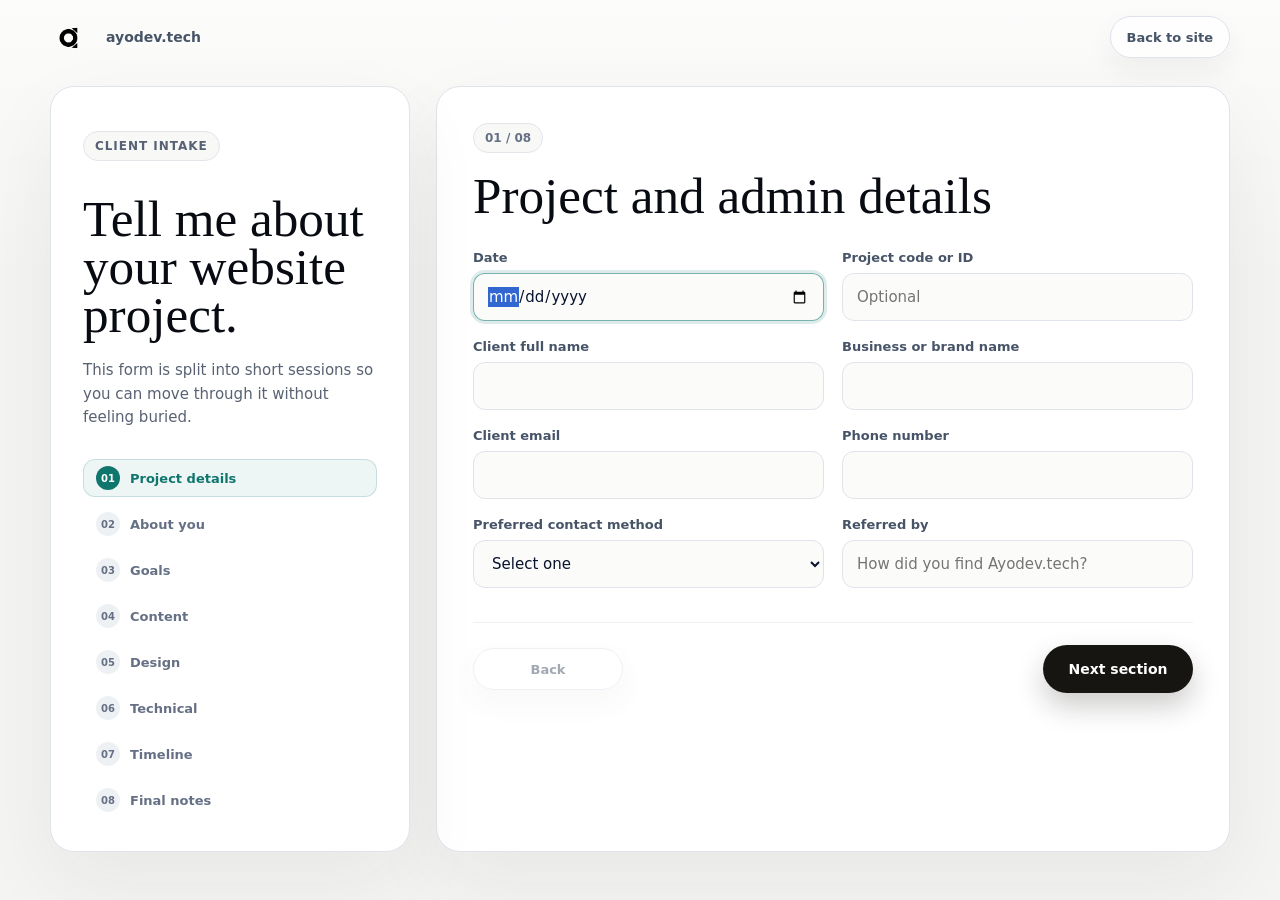
==== intake.html @ 963612e0 "feat: add pricing and intake forms" ====
<!doctype html>
<html lang="en">
  <head>
    <meta charset="utf-8" />
    <meta name="viewport" content="width=device-width, initial-scale=1" />
    <meta name="robots" content="noindex, nofollow" />
    <meta name="theme-color" content="#f4f4f2" />
    <link rel="icon" type="image/png" sizes="32x32" href="/assets/favicon-32.png" />
    <link rel="apple-touch-icon" sizes="180x180" href="/assets/apple-touch-icon.png" />
    <title>Client Intake Form - ayodev.tech</title>
    <link rel="stylesheet" href="styles.css?v=intake-form" />
  </head>
  <body class="intake-page">
    <header class="intake-header">
      <a class="brand" href="/" aria-label="Ayodev.tech home">
        <img src="assets/ayodele-personal-logo.png" alt="ayodev.tech logo" />
        <span>ayodev.tech</span>
      </a>
      <a class="intake-header-link" href="/">Back to site</a>
    </header>

    <main class="intake-shell">
      <aside class="intake-progress" aria-label="Form progress">
        <p class="price-kicker">Client intake</p>
        <h1>Tell me about your website project.</h1>
        <p>
          This form is split into short sessions so you can move through it without feeling buried.
        </p>
        <ol data-step-list>
          <li class="active">Project details</li>
          <li>About you</li>
          <li>Goals</li>
          <li>Content</li>
          <li>Design</li>
          <li>Technical</li>
          <li>Timeline</li>
          <li>Final notes</li>
        </ol>
      </aside>

      <form class="intake-form" data-intake-form novalidate>
        <input type="text" name="website" tabindex="-1" autocomplete="off" aria-hidden="true" />

        <section class="intake-step active" data-step="0" aria-labelledby="step-project">
          <span class="step-count">01 / 08</span>
          <h2 id="step-project">Project and admin details</h2>
          <div class="field-grid two">
            <label>
              Date
              <input type="date" name="date" />
            </label>
            <label>
              Project code or ID
              <input type="text" name="projectCode" placeholder="Optional" />
            </label>
            <label>
              Client full name
              <input type="text" name="clientName" autocomplete="name" required />
            </label>
            <label>
              Business or brand name
              <input type="text" name="brandName" required />
            </label>
            <label>
              Client email
              <input type="email" name="email" autocomplete="email" required />
            </label>
            <label>
              Phone number
              <input type="tel" name="phone" autocomplete="tel" required />
            </label>
            <label>
              Preferred contact method
              <select name="contactMethod" required>
                <option value="">Select one</option>
                <option>Email</option>
                <option>WhatsApp</option>
                <option>Call</option>
                <option>Email and WhatsApp</option>
              </select>
            </label>
            <label>
              Referred by
              <input type="text" name="referredBy" placeholder="How did you find Ayodev.tech?" />
            </label>
          </div>
        </section>

        <section class="intake-step" data-step="1" aria-labelledby="step-about">
          <span class="step-count">02 / 08</span>
          <h2 id="step-about">About the client</h2>
          <div class="field-grid two">
            <label>
              Profession or role
              <input type="text" name="role" placeholder="Communication executive, trainer, founder..." />
            </label>
            <label>
              Industry or niche
              <input type="text" name="industry" />
            </label>
            <label class="span-2">
              Short bio
              <textarea name="bio" rows="4" placeholder="How should the website describe you or your business?"></textarea>
            </label>
            <label>
              Location
              <input type="text" name="location" placeholder="City, state, or country" />
            </label>
            <label>
              Profile photo available?
              <select name="profilePhoto">
                <option value="">Select one</option>
                <option>Yes</option>
                <option>No</option>
                <option>I will send a Google Drive link</option>
                <option>Need help taking/selecting one</option>
              </select>
            </label>
          </div>
        </section>

        <section class="intake-step" data-step="2" aria-labelledby="step-goals">
          <span class="step-count">03 / 08</span>
          <h2 id="step-goals">Website goals and audience</h2>
          <div class="field-grid two">
            <label>
              Purpose of website
              <select name="websitePurpose" required>
                <option value="">Select one</option>
                <option>Portfolio</option>
                <option>Business website</option>
                <option>Landing page</option>
                <option>E-commerce</option>
                <option>Web app or dashboard</option>
                <option>Other</option>
              </select>
            </label>
            <label>
              Primary goal
              <input type="text" name="primaryGoal" placeholder="Contact and hire, sell, book calls..." required />
            </label>
            <label class="span-2">
              Target audience
              <textarea name="targetAudience" rows="3" placeholder="Who should this website speak to?"></textarea>
            </label>
            <label class="span-2">
              Competitors or inspiration
              <textarea name="inspiration" rows="3" placeholder="Share websites you like or compete with."></textarea>
            </label>
            <label class="span-2">
              Websites or styles to avoid
              <textarea name="dislikes" rows="3" placeholder="What should the site not feel like?"></textarea>
            </label>
            <label class="span-2">
              What would make this project a success?
              <textarea name="successMetric" rows="3" placeholder="More leads, clearer brand, faster bookings, better trust..."></textarea>
            </label>
          </div>
        </section>

        <section class="intake-step" data-step="3" aria-labelledby="step-content">
          <span class="step-count">04 / 08</span>
          <h2 id="step-content">Content and pages needed</h2>
          <fieldset class="choice-grid">
            <legend>Pages or sections needed</legend>
            <label><input type="checkbox" name="pages" value="Home" /> Home</label>
            <label><input type="checkbox" name="pages" value="About" /> About</label>
            <label><input type="checkbox" name="pages" value="Portfolio" /> Portfolio</label>
            <label><input type="checkbox" name="pages" value="Skills" /> Skills</label>
            <label><input type="checkbox" name="pages" value="Services" /> Services</label>
            <label><input type="checkbox" name="pages" value="Blog" /> Blog</label>
            <label><input type="checkbox" name="pages" value="Contact" /> Contact</label>
            <label><input type="checkbox" name="pages" value="Booking" /> Booking</label>
          </fieldset>
          <div class="field-grid two">
            <label>
              Portfolio or work samples
              <textarea name="workSamples" rows="3" placeholder="Paste Google Drive links for images/videos/files, plus any live links or case study notes."></textarea>
            </label>
            <label>
              Project descriptions
              <textarea name="projectDescriptions" rows="3" placeholder="Titles, descriptions, roles, results."></textarea>
            </label>
            <label>
              Testimonials
              <textarea name="testimonials" rows="3" placeholder="Paste testimonial text or Google Drive links for videos, screenshots, and proof files."></textarea>
            </label>
            <label>
              Content readiness
              <select name="contentReadiness">
                <option value="">Select one</option>
                <option>I have all copy and images ready</option>
                <option>I have some content ready</option>
                <option>I need help writing content</option>
              </select>
            </label>
            <label>
              Client logos to show?
              <select name="clientLogos">
                <option value="">Select one</option>
                <option>Yes, I will send a Google Drive link</option>
                <option>No</option>
                <option>Not sure</option>
              </select>
            </label>
            <label>
              Downloadable CV or resume?
              <select name="resume">
                <option value="">Select one</option>
                <option>Yes, I will send a Google Drive link</option>
                <option>No</option>
                <option>Maybe later</option>
              </select>
            </label>
          </div>
        </section>

        <section class="intake-step" data-step="4" aria-labelledby="step-design">
          <span class="step-count">05 / 08</span>
          <h2 id="step-design">Design and branding</h2>
          <div class="field-grid two">
            <label>
              Do you have a logo?
              <select name="logo">
                <option value="">Select one</option>
                <option>Yes</option>
                <option>No</option>
                <option>Need a simple logo/mark</option>
              </select>
            </label>
            <label>
              Brand colors
              <input type="text" name="brandColors" placeholder="Orange, purple, calm neutrals..." />
            </label>
            <label>
              Preferred fonts
              <input type="text" name="fonts" placeholder="Leave blank if I should choose" />
            </label>
            <label>
              Overall vibe
              <input type="text" name="vibe" placeholder="Elegant, corporate, bold, friendly..." />
            </label>
            <label>
              Dark or light mode?
              <select name="colorMode">
                <option value="">Select one</option>
                <option>Light</option>
                <option>Dark</option>
                <option>No preference</option>
                <option>Both</option>
              </select>
            </label>
            <label>
              Existing style guide?
              <select name="styleGuide">
                <option value="">Select one</option>
                <option>Yes, I will send a Google Drive link</option>
                <option>No</option>
                <option>Not sure</option>
              </select>
            </label>
            <label class="span-2">
              Reference websites
              <textarea name="referenceWebsites" rows="3" placeholder="Paste links and say what you like about each one."></textarea>
            </label>
          </div>
        </section>

        <section class="intake-step" data-step="5" aria-labelledby="step-technical">
          <span class="step-count">06 / 08</span>
          <h2 id="step-technical">Technical requirements</h2>
          <div class="field-grid two">
            <label>
              Domain name
              <input type="text" name="domain" placeholder="Existing domain or need help getting one?" />
            </label>
            <label>
              CMS required?
              <select name="cms">
                <option value="">Select one</option>
                <option>Yes, I want to update content myself</option>
                <option>No</option>
                <option>Not sure</option>
              </select>
            </label>
            <label>
              Contact form needed?
              <select name="contactForm">
                <option value="">Select one</option>
                <option>Yes</option>
                <option>No</option>
              </select>
            </label>
            <label>
              Booking or scheduling?
              <select name="booking">
                <option value="">Select one</option>
                <option>Email</option>
                <option>WhatsApp</option>
                <option>Calendar booking</option>
                <option>No booking needed</option>
              </select>
            </label>
            <label class="span-2">
              Social media links
              <textarea name="socialLinks" rows="3" placeholder="Instagram, LinkedIn, Facebook, YouTube, TikTok..."></textarea>
            </label>
            <label class="span-2">
              Other integrations
              <textarea name="integrations" rows="3" placeholder="Payments, chat widget, analytics, newsletter, CRM, login, admin dashboard..."></textarea>
            </label>
            <label class="span-2">
              Accounts or access available
              <textarea name="access" rows="3" placeholder="Domain registrar, hosting, email, analytics, social accounts, payment keys. Do not paste passwords here."></textarea>
            </label>
          </div>
        </section>

        <section class="intake-step" data-step="6" aria-labelledby="step-timeline">
          <span class="step-count">07 / 08</span>
          <h2 id="step-timeline">Timeline and budget</h2>
          <div class="field-grid two">
            <label>
              Desired launch date
              <input type="text" name="launchDate" placeholder="Date, weekend, or month" />
            </label>
            <label>
              Hard deadline?
              <input type="text" name="hardDeadline" placeholder="Event date, campaign date, etc." />
            </label>
            <label>
              Agreed budget
              <input type="text" name="budget" placeholder="₦ amount or range" />
            </label>
            <label>
              Deposit paid?
              <select name="depositPaid">
                <option value="">Select one</option>
                <option>Yes</option>
                <option>No</option>
                <option>Pending</option>
              </select>
            </label>
            <label class="span-2">
              Payment plan
              <textarea name="paymentPlan" rows="3" placeholder="If yes, describe the payment structure."></textarea>
            </label>
            <label class="span-2">
              Who approves final decisions?
              <input type="text" name="decisionMaker" placeholder="Name or role of final decision maker" />
            </label>
          </div>
        </section>

        <section class="intake-step" data-step="7" aria-labelledby="step-notes">
          <span class="step-count">08 / 08</span>
          <h2 id="step-notes">Additional notes and sign-off</h2>
          <div class="field-grid two">
            <label class="span-2">
              Special requests
              <textarea name="specialRequests" rows="4" placeholder="Anything specific not covered above."></textarea>
            </label>
            <label class="span-2">
              Files to be provided
              <textarea name="files" rows="4" placeholder="Paste Google Drive links for photos, logos, copy docs, CV, videos, testimonials, product images, and other project files."></textarea>
            </label>
            <label>
              Client signature
              <input type="text" name="signature" placeholder="Type your full name" required />
            </label>
            <label>
              Sign-off date
              <input type="date" name="signoffDate" />
            </label>
          </div>
          <label class="consent-row">
            <input type="checkbox" name="consent" value="Yes" required />
            I confirm this information is accurate enough for Ayodev.tech to prepare project scope and next steps.
          </label>
        </section>

        <div class="intake-actions">
          <button class="ghost-button" type="button" data-prev-step>Back</button>
          <button class="form-cta" type="button" data-next-step>Next section</button>
          <button class="form-cta submit-intake" type="submit" hidden>Submit intake</button>
        </div>
        <p class="form-status" data-intake-status role="status" aria-live="polite"></p>
      </form>
    </main>

    <script>
      (() => {
        const form = document.querySelector("[data-intake-form]");
        if (!form) return;

        const steps = Array.from(form.querySelectorAll("[data-step]"));
        const stepItems = Array.from(document.querySelectorAll("[data-step-list] li"));
        const previous = form.querySelector("[data-prev-step]");
        const next = form.querySelector("[data-next-step]");
        const submit = form.querySelector(".submit-intake");
        const status = form.querySelector("[data-intake-status]");
        const storageKey = "ayodev-intake-draft";
        let activeStep = 0;

        const setStep = (index) => {
          activeStep = Math.max(0, Math.min(index, steps.length - 1));
          steps.forEach((step, stepIndex) => step.classList.toggle("active", stepIndex === activeStep));
          stepItems.forEach((item, itemIndex) => {
            item.classList.toggle("active", itemIndex === activeStep);
            item.classList.toggle("done", itemIndex < activeStep);
          });
          previous.disabled = activeStep === 0;
          next.hidden = activeStep === steps.length - 1;
          submit.hidden = activeStep !== steps.length - 1;
          status.textContent = "";
          steps[activeStep].querySelector("input, select, textarea")?.focus({ preventScroll: true });
        };

        const getPayload = () => {
          const payload = {};
          const data = new FormData(form);
          for (const [key, value] of data.entries()) {
            if (key === "website") continue;
            if (payload[key]) {
              payload[key] = Array.isArray(payload[key]) ? [...payload[key], value] : [payload[key], value];
            } else {
              payload[key] = value;
            }
          }
          return payload;
        };

        const saveDraft = () => {
          window.localStorage.setItem(storageKey, JSON.stringify(getPayload()));
        };

        const restoreDraft = () => {
          const raw = window.localStorage.getItem(storageKey);
          if (!raw) return;
          const draft = JSON.parse(raw);
          Object.entries(draft).forEach(([key, value]) => {
            const values = Array.isArray(value) ? value : [value];
            values.forEach((item) => {
              const field = form.querySelector(`[name="${CSS.escape(key)}"][value="${CSS.escape(item)}"]`) || form.querySelector(`[name="${CSS.escape(key)}"]`);
              if (!field) return;
              if (field.type === "checkbox" || field.type === "radio") {
                field.checked = true;
              } else {
                field.value = item;
              }
            });
          });
        };

        const validateStep = () => {
          const fields = Array.from(steps[activeStep].querySelectorAll("input, select, textarea"));
          return fields.every((field) => field.reportValidity());
        };

        previous.addEventListener("click", () => setStep(activeStep - 1));
        next.addEventListener("click", () => {
          if (!validateStep()) return;
          saveDraft();
          setStep(activeStep + 1);
        });

        form.addEventListener("input", saveDraft);
        form.addEventListener("change", saveDraft);

        form.addEventListener("submit", async (event) => {
          event.preventDefault();
          if (!validateStep()) return;

          submit.disabled = true;
          status.textContent = "Submitting your intake...";

          try {
            const response = await fetch("/api/intake", {
              method: "POST",
              headers: { "Content-Type": "application/json" },
              body: JSON.stringify({ ...getPayload(), website: form.website.value })
            });
            const result = await response.json().catch(() => ({}));
            if (!response.ok) {
              throw new Error(result.error || "Unable to submit the intake form right now.");
            }
            window.localStorage.removeItem(storageKey);
            form.reset();
            setStep(0);
            status.textContent = "Submitted. A confirmation email has been sent.";
          } catch (error) {
            status.textContent = error.message || "Unable to submit the intake form right now.";
          } finally {
            submit.disabled = false;
          }
        });

        restoreDraft();
        setStep(0);
      })();
    </script>
  </body>
</html>
---- styles.css ----
:root {
  --bg: #f4f4f2;
  --card: #ffffff;
  --ink: #272523;
  --muted: #6e6a65;
  --soft: #dfddd8;
  --line: #e7e4df;
  --shadow: 0 22px 60px rgba(32, 30, 27, 0.06);
  --serif: Georgia, "Times New Roman", serif;
  --sans: Inter, ui-sans-serif, system-ui, -apple-system, BlinkMacSystemFont, "Segoe UI", sans-serif;
}

* {
  box-sizing: border-box;
}

[hidden] {
  display: none !important;
}

html {
  scroll-behavior: smooth;
}

body {
  margin: 0;
  background: var(--bg);
  color: var(--ink);
  font-family: var(--sans);
  font-size: 15px;
}

a {
  color: inherit;
  text-decoration: none;
}

.icon {
  display: block;
  width: 18px;
  height: 18px;
  flex: 0 0 auto;
  fill: none;
  stroke: currentColor;
  stroke-width: 1.9;
  stroke-linecap: round;
  stroke-linejoin: round;
}

.icon-sm {
  width: 15px;
  height: 15px;
}

.site-nav {
  position: sticky;
  top: 10px;
  z-index: 20;
  display: flex;
  align-items: center;
  justify-content: space-between;
  width: min(770px, calc(100% - 28px));
  height: 72px;
  margin: 0 auto;
  padding: 14px 16px 14px 18px;
  border: 1px solid rgba(255, 255, 255, 0.68);
  border-radius: 0 0 22px 22px;
  background:
    linear-gradient(135deg, rgba(255, 255, 255, 0.72), rgba(255, 255, 255, 0.34)),
    rgba(255, 255, 255, 0.28);
  box-shadow:
    inset 0 1px 0 rgba(255, 255, 255, 0.86),
    inset 0 -1px 0 rgba(255, 255, 255, 0.22),
    0 28px 70px rgba(32, 30, 27, 0.16);
  backdrop-filter: blur(26px) saturate(170%) contrast(1.04);
  -webkit-backdrop-filter: blur(26px) saturate(170%) contrast(1.04);
  isolation: isolate;
  overflow: hidden;
}

.site-nav::before {
  content: "";
  position: absolute;
  inset: 0;
  z-index: -1;
  border-radius: inherit;
  background:
    radial-gradient(circle at 15% 0%, rgba(255, 255, 255, 0.74), transparent 34%),
    linear-gradient(90deg, rgba(255, 255, 255, 0.18), transparent 46%, rgba(255, 255, 255, 0.28));
  pointer-events: none;
}

.site-nav::after {
  content: "";
  position: absolute;
  inset: 1px;
  z-index: -1;
  border: 1px solid rgba(255, 255, 255, 0.28);
  border-radius: inherit;
  pointer-events: none;
}

.brand,
.nav-actions,
.site-nav nav {
  display: flex;
  align-items: center;
}

.brand {
  gap: 16px;
  min-width: 184px;
  font-weight: 650;
  font-size: 14px;
  color: #475468;
}

.brand img,
footer img {
  width: 40px;
  height: 40px;
  object-fit: contain;
  border-radius: 0;
  background: transparent;
}

.brand::after {
  content: "";
  order: 1;
  width: 1px;
  height: 26px;
  background: #8d8880;
}

.brand span {
  order: 2;
}

.site-nav nav {
  gap: 20px;
  color: #475468;
  font-size: 14px;
  font-weight: 520;
}

.site-nav nav span {
  color: #8f8981;
}

.nav-actions {
  justify-content: flex-end;
  gap: 10px;
  min-width: 184px;
}

.nav-actions a,
footer div a {
  display: grid;
  place-items: center;
  width: 36px;
  height: 36px;
  border: 1px solid var(--line);
  border-radius: 11px;
  color: #6f6a63;
  font-size: 13px;
  font-weight: 700;
  background: rgba(255, 255, 255, 0.72);
  backdrop-filter: blur(12px);
  -webkit-backdrop-filter: blur(12px);
}

.nav-actions img,
footer div img {
  width: 16px;
  height: 16px;
  object-fit: contain;
}

.section {
  width: min(890px, calc(100% - 32px));
  margin: 0 auto;
  text-align: center;
}

.hero {
  width: min(1050px, calc(100% - 32px));
  min-height: calc(100dvh - 72px);
  padding: 0 0 120px;
}

.availability {
  display: flex;
  align-items: center;
  gap: 17px;
  width: max-content;
  min-height: 47px;
  margin: 0 auto 58px;
  padding: 0 22px;
  border: 1px solid #dedbd4;
  border-top: 0;
  border-radius: 0 0 17px 17px;
  background: rgba(250, 250, 248, 0.78);
  color: #566173;
  font-size: 15px;
  box-shadow: 0 18px 48px rgba(32, 30, 27, 0.04);
}

.availability img {
  width: 20px;
  height: 20px;
}

.availability b {
  color: #77716a;
  font-weight: 600;
}

.availability a {
  display: inline-flex;
  align-items: center;
  gap: 5px;
  color: #292622;
  font-weight: 650;
}

.trust-module {
  position: relative;
  z-index: 4;
  width: max-content;
  margin: 0 auto 13px;
  perspective: 900px;
}

.trust-pill {
  display: flex;
  align-items: center;
  gap: 12px;
  width: max-content;
  padding: 8px 18px 8px 10px;
  border: 0;
  border-radius: 999px;
  background: #202020;
  color: #fff;
  box-shadow: 0 13px 30px rgba(20, 19, 17, 0.15);
  cursor: pointer;
  font: inherit;
  font-size: 14px;
  transform-origin: 50% 100%;
  transition:
    border-radius 320ms cubic-bezier(.2, .9, .25, 1.2),
    box-shadow 320ms ease,
    transform 320ms cubic-bezier(.2, .9, .25, 1.2);
}

.trust-pill:hover {
  transform: translateY(-2px);
  box-shadow: 0 18px 36px rgba(20, 19, 17, 0.2);
}

.trust-pill:focus-visible,
.testimonial-close:focus-visible,
.testimonial-avatar-rail button:focus-visible {
  outline: 3px solid rgba(15, 118, 110, 0.35);
  outline-offset: 3px;
}

.trust-module.is-open .trust-pill {
  border-radius: 22px 22px 14px 14px;
  transform: translateY(11px) rotateX(-14deg) scale(0.98);
  box-shadow: 0 10px 20px rgba(20, 19, 17, 0.1);
}

.trust-module.is-rolling .trust-pill {
  animation: trust-bar-fall 520ms cubic-bezier(.18, .95, .22, 1.18);
}

.trust-faces {
  display: flex;
  align-items: center;
}

.avatar {
  display: grid;
  place-items: center;
  width: 32px;
  height: 32px;
  margin-right: -6px;
  border: 2px solid #202020;
  border-radius: 50%;
  color: #fff;
  background: #dedbd4;
  overflow: hidden;
  transform: translateZ(0);
  transition: transform 260ms ease;
}

.avatar:last-child {
  margin-right: 0;
}

.avatar img,
.testimonial-avatar-rail img {
  width: 100%;
  height: 100%;
  object-fit: cover;
}

.trust-module.is-rolling .avatar {
  animation: avatar-roll 620ms ease both;
}

.trust-module.is-rolling .avatar:nth-child(2) {
  animation-delay: 55ms;
}

.trust-module.is-rolling .avatar:nth-child(3) {
  animation-delay: 110ms;
}

.testimonial-popover {
  position: absolute;
  top: calc(100% + 11px);
  left: 50%;
  width: min(520px, calc(100vw - 32px));
  transform: translateX(-50%);
}

.testimonial-card {
  position: relative;
  isolation: isolate;
  overflow: hidden;
  padding: 22px;
  border: 1px solid rgba(255, 255, 255, 0.7);
  border-radius: 28px;
  background:
    radial-gradient(circle at 18% 0%, rgba(15, 118, 110, 0.22), transparent 34%),
    radial-gradient(circle at 90% 14%, rgba(32, 32, 32, 0.12), transparent 28%),
    linear-gradient(135deg, rgba(255, 255, 255, 0.96), rgba(255, 255, 255, 0.7)),
    rgba(255, 255, 255, 0.82);
  box-shadow:
    inset 0 1px 0 rgba(255, 255, 255, 0.9),
    inset 0 -1px 0 rgba(32, 30, 27, 0.06),
    0 34px 80px rgba(32, 30, 27, 0.24);
  backdrop-filter: blur(24px) saturate(165%);
  -webkit-backdrop-filter: blur(24px) saturate(165%);
  opacity: 0;
  transform: translateY(-18px) scale(0.88) rotateX(14deg);
  transform-origin: 50% 0%;
  transition:
    opacity 260ms ease,
    transform 420ms cubic-bezier(.18, .95, .22, 1.18);
}

.testimonial-card::before {
  content: "";
  position: absolute;
  inset: 8px;
  z-index: -1;
  border: 1px solid rgba(255, 255, 255, 0.55);
  border-radius: 22px;
  pointer-events: none;
}

.testimonial-card::after {
  content: "CLIENT NOTES";
  position: absolute;
  right: 24px;
  bottom: 16px;
  color: rgba(39, 37, 35, 0.14);
  font-size: 10px;
  font-weight: 900;
  letter-spacing: 0.18em;
  pointer-events: none;
}

.trust-module.is-open .testimonial-card,
.testimonial-card.is-open {
  opacity: 1;
  transform: translateY(0) scale(1) rotateX(0);
}

.testimonial-card-top {
  display: flex;
  align-items: center;
  justify-content: space-between;
  gap: 14px;
  margin-bottom: 18px;
}

.testimonial-avatar-rail {
  display: flex;
  align-items: center;
  gap: 9px;
  padding: 6px 10px 6px 6px;
  border: 1px solid rgba(255, 255, 255, 0.68);
  border-radius: 999px;
  background: rgba(255, 255, 255, 0.46);
  box-shadow: inset 0 1px 0 rgba(255, 255, 255, 0.72);
}

.testimonial-avatar-rail button,
.testimonial-close {
  border: 0;
  cursor: pointer;
  font: inherit;
}

.testimonial-avatar-rail button {
  position: relative;
  width: 50px;
  height: 50px;
  padding: 0;
  border: 2px solid #fff;
  border-radius: 50%;
  background: #dedbd4;
  box-shadow: 0 12px 24px rgba(20, 19, 17, 0.12);
  opacity: 0.66;
  overflow: hidden;
  transform: scale(0.92);
  transition:
    opacity 220ms ease,
    transform 220ms ease,
    box-shadow 220ms ease;
}

.testimonial-avatar-rail button.active {
  opacity: 1;
  transform: translateY(-2px) scale(1.1);
  box-shadow:
    0 0 0 4px rgba(15, 118, 110, 0.12),
    0 16px 34px rgba(15, 118, 110, 0.26);
}

.trust-module.is-open .testimonial-avatar-rail button {
  animation: avatar-rise 520ms cubic-bezier(.2, .9, .25, 1.2);
}

.trust-module.is-open .testimonial-avatar-rail button:nth-child(2) {
  animation-delay: 70ms;
}

.trust-module.is-open .testimonial-avatar-rail button:nth-child(3) {
  animation-delay: 140ms;
}

.testimonial-close {
  display: grid;
  place-items: center;
  width: 38px;
  height: 38px;
  border-radius: 50%;
  background: rgba(32, 32, 32, 0.1);
  color: #292622;
  line-height: 1;
  transition:
    background 180ms ease,
    transform 180ms ease;
}

.testimonial-close:hover {
  background: rgba(32, 32, 32, 0.16);
  transform: rotate(6deg) scale(1.04);
}

.testimonial-stage {
  position: relative;
  min-height: 350px;
  text-align: left;
}

.testimonial-stage article {
  position: absolute;
  inset: 0;
  padding: 6px 4px 18px;
  opacity: 0;
  pointer-events: none;
  transform: translateY(18px) scale(0.98);
  transition:
    opacity 260ms ease,
    transform 320ms cubic-bezier(.2, .9, .25, 1);
}

.testimonial-stage article.active {
  opacity: 1;
  pointer-events: auto;
  transform: translateY(0) scale(1);
}

.review-brand {
  display: inline-flex;
  align-items: center;
  gap: 8px;
  margin-bottom: 18px;
  padding: 8px 11px;
  border: 1px solid rgba(39, 37, 35, 0.08);
  border-radius: 999px;
  background: rgba(255, 255, 255, 0.56);
  color: #5c5751;
  font-size: 12px;
  font-weight: 800;
  box-shadow: inset 0 1px 0 rgba(255, 255, 255, 0.72);
}

.proof-link {
  width: fit-content;
  color: #4a4640;
}

.proof-link::after {
  content: "open";
  color: #0f766e;
  font-size: 11px;
  text-transform: uppercase;
  letter-spacing: 0.08em;
}

.review-brand img {
  width: 18px;
  height: 18px;
  object-fit: contain;
}

.testimonial-stage strong {
  display: block;
  max-width: 370px;
  margin-bottom: 16px;
  color: #292622;
  font-family: var(--serif);
  font-size: 34px;
  font-weight: 500;
  line-height: 0.98;
}

.testimonial-stage p {
  position: relative;
  margin: 0 0 12px;
  padding-left: 18px;
  border-left: 2px solid rgba(15, 118, 110, 0.28);
  color: #494541;
  font-size: 15px;
  line-height: 1.7;
}

.testimonial-stage b {
  display: block;
  width: fit-content;
  margin-top: 20px;
  padding: 9px 12px;
  border-radius: 999px;
  background: #202020;
  color: #292622;
  color: #fff;
  font-size: 12px;
  line-height: 1.45;
}

@keyframes trust-bar-fall {
  0% {
    transform: translateY(0) rotateX(0) scale(1);
  }
  42% {
    transform: translateY(18px) rotateX(-18deg) scale(0.97);
  }
  72% {
    transform: translateY(7px) rotateX(8deg) scale(1.01);
  }
  100% {
    transform: translateY(11px) rotateX(-14deg) scale(0.98);
  }
}

@keyframes avatar-roll {
  0% {
    transform: translateX(0) rotate(0) scale(1);
  }
  55% {
    transform: translateX(8px) rotate(18deg) scale(1.08);
  }
  100% {
    transform: translateX(0) rotate(0) scale(1);
  }
}

@keyframes avatar-rise {
  0% {
    opacity: 0;
    transform: translateY(14px) scale(0.84);
  }
  100% {
    opacity: 0.66;
    transform: translateY(0) scale(0.92);
  }
}

h1,
h2 {
  margin: 0;
  font-family: var(--serif);
  font-weight: 500;
  letter-spacing: 0;
}

.hero h1 {
  max-width: 990px;
  margin: 0 auto;
  font-size: clamp(64px, 5.1vw, 88px);
  line-height: 0.91;
  color: #302f2e;
}

.hero-copy,
.section-copy,
.feature-card > p {
  max-width: 440px;
  margin: 18px auto 0;
  color: var(--muted);
  line-height: 1.45;
}

.hero-copy {
  max-width: 540px;
  color: #07122c;
  font-size: 17px;
  line-height: 1.45;
}

.cta {
  position: relative;
  display: inline-flex;
  align-items: center;
  gap: 10px;
  margin-top: 24px;
  padding: 11px 12px 11px 27px;
  border-radius: 999px;
  background:
    linear-gradient(180deg, rgba(255, 255, 255, 0.16), rgba(255, 255, 255, 0) 38%),
    #171512;
  color: #fff;
  border: 1px solid rgba(255, 255, 255, 0.2);
  outline: 1px solid rgba(23, 21, 18, 0.35);
  font-weight: 700;
  font-size: 17px;
  box-shadow:
    0 5px 0 #050504,
    0 18px 28px rgba(23, 21, 18, 0.3),
    inset 0 1px 0 rgba(255, 255, 255, 0.24);
  transform: translateY(0);
  transition:
    box-shadow 180ms ease,
    transform 180ms ease,
    background-color 180ms ease;
}

.cta::before {
  content: "";
  position: absolute;
  inset: 3px 9px auto;
  height: 14px;
  border-radius: 999px;
  background: linear-gradient(90deg, transparent, rgba(255, 255, 255, 0.16), transparent);
  pointer-events: none;
}

.cta span {
  display: grid;
  place-items: center;
  width: 34px;
  height: 34px;
  border-radius: 50%;
  background: #fff;
  color: #171512;
  box-shadow:
    0 3px 0 rgba(0, 0, 0, 0.22),
    inset 0 1px 0 rgba(255, 255, 255, 0.88);
  transition: transform 180ms ease;
}

.cta:hover {
  transform: translateY(-2px);
  box-shadow:
    0 7px 0 #050504,
    0 22px 34px rgba(23, 21, 18, 0.32),
    inset 0 1px 0 rgba(255, 255, 255, 0.28);
}

.cta:hover span {
  transform: translateX(2px);
}

.cta:active {
  transform: translateY(4px);
  box-shadow:
    0 1px 0 #050504,
    0 9px 16px rgba(23, 21, 18, 0.22),
    inset 0 1px 0 rgba(255, 255, 255, 0.18);
}

.cta:active span {
  transform: translateX(2px) translateY(1px);
}

.hero-points {
  position: relative;
  display: grid;
  grid-template-columns: repeat(3, 1fr);
  gap: 88px;
  max-width: 900px;
  margin: 78px auto 0;
  padding-top: 67px;
}

.hero-points::before {
  content: "";
  position: absolute;
  top: 24px;
  left: 50%;
  width: min(700px, calc(100% - 58px));
  height: 46px;
  border: 1px solid #d9dde6;
  border-bottom: 0;
  border-radius: 18px 18px 0 0;
  transform: translateX(-50%);
}

.hero-points::after {
  content: "";
  position: absolute;
  top: -48px;
  left: 50%;
  width: 1px;
  height: 73px;
  background: linear-gradient(#cfd5df 0 7px, transparent 7px 13px, #cfd5df 13px 100%);
  transform: translateX(-50%);
}

.hero-points article {
  position: relative;
  min-width: 0;
}

.hero-points article::before {
  content: "";
  position: absolute;
  top: -45px;
  left: 50%;
  width: 7px;
  height: 7px;
  border-radius: 50%;
  background: #cfd5df;
  transform: translateX(-50%);
}

.hero-points article:nth-child(2)::after {
  content: "";
  position: absolute;
  top: -93px;
  left: 50%;
  width: 7px;
  height: 7px;
  border-radius: 50%;
  background: #cfd5df;
  transform: translateX(-50%);
}

.point-icon,
.mini-icon {
  display: grid;
  place-items: center;
  margin: 0 auto 12px;
  border-radius: 50%;
}

.point-icon {
  width: 34px;
  height: 34px;
  border: 1px solid currentColor;
  background: rgba(255, 255, 255, 0.72);
  box-shadow: 0 11px 22px rgba(32, 30, 27, 0.08);
}

.point-icon .icon {
  width: 17px;
  height: 17px;
  stroke-width: 1.8;
}

.blue { color: #5aa7ff; }
.green { color: #4fc78b; }
.violet { color: #9b6cff; }
.orange { color: #ff8a3d; }
.coral { color: #f9705e; }
.gold { color: #e4b43c; }

.hero-points h2,
.ethics-grid h3 {
  margin: 0;
  font: 750 16px/1.1 var(--sans);
}

.hero-points p,
.ethics-grid p {
  margin: 13px auto 0;
  color: #07122c;
  font-size: 15px;
  line-height: 1.48;
}

.hero-points p {
  max-width: 238px;
}

.section-label {
  display: grid;
  grid-template-columns: 1fr auto 1fr;
  align-items: center;
  gap: 12px;
  width: min(520px, calc(100% - 56px));
  margin: 0 auto 36px;
  color: #8b857e;
  font-size: 11px;
}

.about-label {
  width: min(570px, calc(100% - 56px));
  margin-top: 18px;
  margin-bottom: 42px;
}

.about-label span {
  position: relative;
}

.about-label span::before,
.about-label span::after {
  content: "";
  position: absolute;
  top: 50%;
  width: 9px;
  height: 9px;
  border: 1px solid #d9dce2;
  border-radius: 3px;
  background: var(--bg);
  transform: translateY(-50%);
}

.about-label span:first-child::before {
  left: 0;
}

.about-label span:first-child::after {
  right: 0;
}

.about-label span:last-child::before {
  left: 0;
}

.about-label span:last-child::after {
  right: 0;
}

.about-label b {
  display: inline-flex;
  align-items: center;
  justify-content: center;
  gap: 7px;
  min-width: 116px;
  padding: 9px 13px;
  color: #293548;
  font-size: 14px;
  box-shadow: 0 9px 20px rgba(32, 30, 27, 0.06);
}

.stack-label {
  margin-top: 18px;
  margin-bottom: 42px;
}

.ethics-label {
  margin-top: 4px;
  margin-bottom: 28px;
  scroll-margin-top: 155px;
}

.project-label {
  margin-top: 8px;
  margin-bottom: 42px;
}

.section-label span {
  height: 1px;
  background: var(--line);
}

.section-label b {
  padding: 6px 11px;
  border: 1px solid var(--line);
  border-radius: 999px;
  background: #fff;
  font-weight: 650;
}

.intro {
  width: min(900px, calc(100% - 32px));
  padding: 0 0 86px;
  scroll-margin-top: 155px;
}

.kicker {
  margin: 0 0 12px;
  color: #7c766f;
  font-size: 12px;
  font-weight: 700;
}

.intro h2,
.ethics h2,
.project-gallery h2,
.feature-card h2 {
  max-width: 580px;
  margin: 0 auto;
  font-size: clamp(32px, 5vw, 46px);
  line-height: 0.98;
}

.intro h2 {
  max-width: 900px;
  font-size: clamp(48px, 4.3vw, 60px);
}

.intro .section-copy {
  max-width: 590px;
  margin-top: 22px;
  color: #020817;
  font-size: 18px;
  line-height: 1.38;
}

.bio-card-wrap {
  position: relative;
  max-width: 900px;
  margin: 44px auto 0;
}

.bio-card {
  position: relative;
  margin: 0;
  padding: 44px 42px 50px;
  border: 1px solid #d7dbe2;
  border-radius: 17px;
  background: #fffdf9;
  box-shadow: 0 34px 80px rgba(32, 30, 27, 0.06);
  overflow: hidden;
  text-align: left;
}

.bio-card::before {
  content: "";
  position: absolute;
  inset: 9px;
  border: 1px dashed #d8dce3;
  border-radius: 12px;
  pointer-events: none;
}

.bio-card header {
  position: relative;
  z-index: 1;
  display: flex;
  align-items: center;
  gap: 18px;
  margin-bottom: 42px;
  padding-right: 120px;
}

.bio-card header div {
  min-width: 0;
}

.founder-photo {
  width: 78px;
  height: 78px;
  flex: 0 0 auto;
  border: 3px solid #fffdf9;
  border-radius: 50%;
  outline: 1px solid #cfd5df;
  box-shadow: 0 18px 38px rgba(32, 30, 27, 0.14);
  object-fit: cover;
  object-position: center;
}

.bio-card h3 {
  margin: 0 0 11px;
  color: #07122c;
  font: 650 27px/1.1 var(--sans);
}

.bio-card header p {
  margin: 0;
  color: #020817;
  font-size: 17px;
  font-weight: 500;
}

.bio-card p {
  max-width: 730px;
  margin: 28px 0 0;
  color: #020817;
  font-size: 22px;
  line-height: 1.48;
}

.bio-card a,
.text-link {
  font-weight: 800;
  text-decoration: underline;
  text-underline-offset: 4px;
}

.stamp {
  position: absolute;
  top: -38px;
  right: -22px;
  z-index: 3;
  display: grid;
  place-items: center;
  width: 154px;
  height: 154px;
  border-radius: 50%;
  background: transparent;
  filter: drop-shadow(0 22px 30px rgba(114, 23, 31, 0.26));
}

.stamp img {
  width: 100%;
  height: 100%;
  object-fit: contain;
}

.feature-card {
  width: min(860px, calc(100% - 32px));
  margin: 0 auto 76px;
  padding: 46px 36px;
  border: 1px solid var(--line);
  border-radius: 18px;
  background: #fff;
  box-shadow: var(--shadow);
  text-align: center;
}

.stack-card {
  width: min(1220px, calc(100% - 32px));
  min-height: 740px;
  margin-bottom: 78px;
  padding: 66px 56px 60px;
  border-radius: 30px;
  box-shadow: 0 34px 90px rgba(32, 30, 27, 0.055);
}

.stack-card h2 {
  max-width: 620px;
  font-size: clamp(46px, 4.1vw, 58px);
  line-height: 0.94;
}

.stack-card > p {
  max-width: 560px;
  margin-top: 20px;
  color: #020817;
  font-size: 17px;
  line-height: 1.45;
}

.logo-marquee {
  position: relative;
  display: flex;
  gap: 30px;
  width: min(720px, 100%);
  margin: 46px auto 34px;
  overflow: hidden;
  -webkit-mask-image: linear-gradient(90deg, transparent, #000 13%, #000 87%, transparent);
  mask-image: linear-gradient(90deg, transparent, #000 13%, #000 87%, transparent);
}

.stack-card .logo-marquee {
  width: min(1000px, 100%);
  margin: 104px auto 84px;
  -webkit-mask-image: linear-gradient(90deg, transparent, #000 8%, #000 92%, transparent);
  mask-image: linear-gradient(90deg, transparent, #000 8%, #000 92%, transparent);
}

.logo-track {
  display: flex;
  align-items: center;
  gap: 34px;
  min-width: max-content;
  animation: logo-scroll 30s linear infinite;
}

.stack-card .logo-track {
  gap: 52px;
  animation-duration: 38s;
}

.logo-track img {
  width: 72px;
  height: 72px;
  flex: 0 0 auto;
  object-fit: contain;
}

.stack-card .logo-track img {
  width: 116px;
  height: 116px;
}

.stack-card .logo-track img[src$="vercel.svg"] {
  width: 126px;
  height: 126px;
}

.stack-card .logo-track img[src$="javascript.svg"] {
  border-radius: 10px;
  background: #fff9d8;
  box-shadow: 0 14px 28px rgba(247, 223, 30, 0.14);
}

@keyframes logo-scroll {
  from {
    transform: translateX(0);
  }

  to {
    transform: translateX(calc(-100% - 30px));
  }
}

.tiny-note {
  max-width: 280px;
  margin: 0 auto;
  color: var(--muted);
  font-size: 12px;
  line-height: 1.5;
}

.stack-card .tiny-note {
  position: relative;
  max-width: 340px;
  color: #020817;
  font-size: 17px;
  line-height: 1.32;
}

.stack-card .tiny-note::before {
  content: "⌘";
  display: block;
  width: 270px;
  margin: 0 auto 14px;
  border-top: 1px solid var(--line);
  color: #ff6c37;
  font-size: 22px;
  line-height: 0;
}

.ratings {
  display: flex;
  justify-content: center;
  gap: 14px;
  margin-top: 18px;
  color: #64605b;
  font-size: 12px;
  font-weight: 700;
}

.stack-card .ratings {
  margin-top: 28px;
  gap: 16px;
  color: #85817b;
}

.ratings span,
.ratings a {
  display: inline-flex;
  align-items: center;
  gap: 7px;
  padding: 5px 9px;
  border: 1px solid var(--line);
  border-radius: 999px;
  background: #fff;
  color: inherit;
}

.stack-card .ratings span,
.stack-card .ratings a {
  padding: 0;
  border: 0;
  background: transparent;
  font-size: 14px;
}

.ratings img,
.review-brand img {
  width: 14px;
  height: 14px;
  object-fit: contain;
}

.stack-card .ratings img {
  width: 20px;
  height: 20px;
}

.fiverr-logo {
  border-radius: 50%;
}

.ratings b {
  color: #f5b301;
  font-size: 10px;
  letter-spacing: 0;
}

.ethics {
  width: min(1220px, calc(100% - 32px));
  margin-bottom: 86px;
}

.ethics h2 {
  max-width: 680px;
  font-size: clamp(48px, 4.4vw, 60px);
  line-height: 0.96;
}

.ethics .section-copy {
  max-width: 590px;
  margin-top: 24px;
  color: #020817;
  font-size: 18px;
  line-height: 1.38;
}

.ethics-grid {
  display: grid;
  grid-template-columns: repeat(3, 1fr);
  margin: 72px auto 0;
  border: 1px solid var(--line);
  border-radius: 30px;
  background: #fff;
  box-shadow: 0 34px 90px rgba(32, 30, 27, 0.06);
  overflow: hidden;
}

.ethics-grid article {
  display: flex;
  min-height: 224px;
  padding: 44px 42px 34px;
  border-right: 1px solid var(--line);
  border-bottom: 1px solid var(--line);
  flex-direction: column;
  align-items: center;
  justify-content: center;
}

.ethics-grid article:nth-child(3n) {
  border-right: 0;
}

.ethics-grid article:nth-last-child(-n + 3) {
  border-bottom: 0;
}

.mini-icon {
  width: 48px;
  height: 48px;
  margin-bottom: 22px;
  border: 1px solid #e2e5ea;
  background: #fff;
  box-shadow: 0 10px 22px rgba(32, 30, 27, 0.055);
  color: #293548;
}

.mini-icon .icon {
  width: 21px;
  height: 21px;
  stroke-width: 1.75;
}

.mini-icon.blue { color: #2b79d6; }
.mini-icon.orange { color: #d97706; }
.mini-icon.green { color: #0f766e; }
.mini-icon.violet { color: #6d5bd0; }
.mini-icon.coral { color: #d85d5d; }
.mini-icon.gold { color: #b7791f; }

.ethics-grid h3 {
  color: #020817;
  font: 500 20px/1.1 var(--sans);
}

.ethics-grid p {
  max-width: 270px;
  margin-top: 16px;
  color: #667085;
  font-size: 14px;
  line-height: 1.48;
}

.ethics .ratings {
  margin-top: 22px;
}

.project-card {
  width: min(1220px, calc(100% - 32px));
  height: 800px;
  margin-bottom: 78px;
  padding: 62px 54px 0;
  border-radius: 30px;
  box-shadow: 0 34px 90px rgba(32, 30, 27, 0.055);
  padding-bottom: 0;
  overflow: hidden;
  scroll-margin-top: 150px;
}

.project-card h2 {
  max-width: 620px;
  font-size: clamp(48px, 4.1vw, 60px);
  line-height: 0.94;
}

.project-card > p {
  max-width: 550px;
  margin-top: 24px;
  color: #020817;
  font-size: 18px;
  line-height: 1.38;
}

.project-link {
  display: inline-flex;
  align-items: center;
  gap: 8px;
  margin-top: 30px;
  color: #05070b;
  font-size: 17px;
  font-weight: 600;
}

.project-link .icon {
  transition: transform 180ms ease;
}

.project-link:hover .icon {
  transform: translate(2px, -2px);
}

.project-showcase {
  display: grid;
  grid-template-columns: minmax(0, 1fr) 430px minmax(0, 1fr);
  gap: 34px;
  align-items: end;
  margin-top: 72px;
}

.project-showcase aside {
  align-self: start;
  max-width: 335px;
  color: #07122c;
  font-size: 16px;
  line-height: 1.48;
}

.project-showcase aside b {
  display: block;
  margin-bottom: 14px;
  color: #a1a7b5;
  font-size: 13px;
  font-weight: 500;
}

.phone {
  position: relative;
  width: 396px;
  height: 760px;
  margin: -12px auto -46px;
  padding: 14px;
  border: 10px solid #111214;
  border-radius: 48px;
  background:
    linear-gradient(145deg, rgba(255, 255, 255, 0.18), rgba(255, 255, 255, 0) 28%),
    #101113;
  box-shadow:
    0 28px 46px rgba(20, 20, 18, 0.18),
    0 76px 118px rgba(11, 75, 66, 0.2),
    inset 0 0 0 1px rgba(255, 255, 255, 0.16);
}

.phone::before,
.phone::after {
  content: "";
  position: absolute;
  bottom: 0;
  z-index: -1;
  width: 295px;
  height: 338px;
  background: #155b51;
}

.phone::before {
  right: 86%;
  clip-path: polygon(100% 0, 100% 100%, 0 100%, 0 52%);
}

.phone::after {
  left: 86%;
  clip-path: polygon(0 0, 100% 52%, 100% 100%, 0 100%);
}

.phone-bar {
  display: none;
}

.phone-screen {
  height: 100%;
  border: 1px solid rgba(255, 255, 255, 0.08);
  border-radius: 36px;
  background: #08090b;
  overflow: hidden;
}

.phone-screen img {
  display: block;
  width: 100%;
  height: 100%;
  object-fit: cover;
  object-position: top center;
}

.showcase-label {
  margin-top: 8px;
  margin-bottom: 38px;
}

.project-gallery {
  width: min(1220px, calc(100% - 32px));
  margin-bottom: 88px;
}

.project-gallery h2 {
  max-width: 720px;
  margin: 0 auto;
  font-size: clamp(48px, 4.1vw, 60px);
  line-height: 0.94;
}

.project-gallery .section-copy {
  max-width: 610px;
  margin-top: 24px;
  color: #020817;
  font-size: 18px;
  line-height: 1.38;
}

.showcase-window {
  margin-top: 48px;
  border: 1px solid #dfe3ea;
  border-radius: 28px;
  background: #f6f6f4;
  box-shadow: 0 34px 90px rgba(32, 30, 27, 0.06);
  overflow: hidden;
}

.showcase-tabs {
  display: flex;
  align-items: center;
  gap: 26px;
  height: 52px;
  padding: 0 34px;
  border-bottom: 1px solid #e5e7ec;
  color: #a4a8b2;
  font-size: 14px;
  font-weight: 600;
}

.showcase-tabs span {
  display: inline-flex;
  align-items: center;
  gap: 6px;
  white-space: nowrap;
}

.showcase-tabs .active {
  color: #f97316;
}

.showcase-body {
  display: grid;
  grid-template-columns: minmax(0, 1fr) minmax(430px, 0.95fr);
  min-height: 560px;
  border-radius: 22px 22px 0 0;
  background: #fff;
}

.showcase-code {
  padding: 22px 0 38px;
  border-right: 1px solid #edf0f4;
  color: #31405b;
  font-family: "SFMono-Regular", Consolas, "Liberation Mono", monospace;
  font-size: 16px;
  line-height: 2.05;
  text-align: left;
}

.showcase-code ol {
  margin: 0;
  padding: 0 0 0 74px;
  counter-reset: code;
}

.showcase-code li {
  padding-left: 22px;
}

.showcase-code li::marker {
  color: #c8ced8;
  font-size: 14px;
}

.showcase-code span {
  color: #f97316;
}

.showcase-code b {
  color: #7c3cff;
  font-weight: 600;
}

.showcase-preview {
  position: relative;
  min-width: 0;
  min-height: 560px;
  padding: 52px 74px 72px;
  overflow: hidden;
}

.project-track {
  position: relative;
  width: 100%;
  height: 100%;
  min-height: 428px;
}

.project-slide {
  position: absolute;
  top: 50%;
  left: 50%;
  z-index: 0;
  width: min(100%, 420px);
  margin: 0;
  text-align: left;
  opacity: 0;
  transform: translate(-50%, -50%) scale(0.84);
  pointer-events: none;
  transition:
    transform 680ms cubic-bezier(0.22, 1, 0.36, 1),
    opacity 360ms ease,
    filter 360ms ease;
  will-change: transform, opacity;
}

.project-slide.active {
  z-index: 4;
  opacity: 1;
  transform: translate(-50%, -50%) scale(1);
  pointer-events: auto;
}

.project-slide.next {
  z-index: 3;
  opacity: 0.58;
  filter: saturate(0.8);
  transform: translate(calc(-50% + 34px), calc(-50% - 18px)) scale(0.9) rotate(2.4deg);
}

.project-slide.prev {
  z-index: 2;
  opacity: 0.28;
  filter: saturate(0.65);
  transform: translate(calc(-50% - 26px), calc(-50% + 20px)) scale(0.84) rotate(-2.6deg);
}

.project-slide.hidden {
  z-index: 1;
  opacity: 0;
  transform: translate(calc(-50% + 70px), calc(-50% - 20px)) scale(0.78);
}

.project-slide img {
  display: block;
  width: 100%;
  aspect-ratio: 4 / 3;
  border: 1px solid #e2e5eb;
  border-radius: 14px;
  object-fit: cover;
  object-position: top center;
  background: #f4f4f2;
  box-shadow: 0 28px 54px rgba(32, 30, 27, 0.18);
}

.project-slide div {
  display: flex;
  justify-content: space-between;
  gap: 18px;
  align-items: center;
  margin-top: 18px;
  color: #07122c;
  font-size: 14px;
}

.project-slide strong {
  font-size: 16px;
  font-weight: 700;
}

.project-slide a {
  color: #667085;
  font-weight: 700;
  text-decoration: underline;
  text-underline-offset: 4px;
}

.carousel-arrow {
  position: absolute;
  top: 50%;
  z-index: 8;
  display: grid;
  place-items: center;
  width: 46px;
  height: 46px;
  border: 1px solid rgba(255, 255, 255, 0.72);
  border-radius: 50%;
  background: rgba(255, 255, 255, 0.76);
  color: #667085;
  box-shadow: 0 16px 34px rgba(32, 30, 27, 0.13);
  transform: translateY(-50%);
  cursor: pointer;
  transition: transform 180ms ease, background 180ms ease, color 180ms ease;
}

.carousel-arrow .icon {
  width: 24px;
  height: 24px;
  stroke-width: 1.8;
}

.carousel-arrow:hover {
  background: #fff;
  color: #171512;
}

.carousel-arrow:active {
  transform: translateY(-50%) scale(0.96);
}

.carousel-arrow.prev {
  left: 40px;
}

.carousel-arrow.next {
  right: 40px;
}

.project-dots {
  position: absolute;
  left: 50%;
  bottom: 38px;
  z-index: 8;
  display: flex;
  gap: 8px;
  transform: translateX(-50%);
}

.project-dots button {
  width: 8px;
  height: 8px;
  border: 0;
  border-radius: 999px;
  background: #d6d9df;
  cursor: pointer;
  transition: width 220ms ease, background 220ms ease;
}

.project-dots button.active {
  width: 24px;
  background: #9ea4af;
}

.pricing-label {
  margin-top: 8px;
  margin-bottom: 38px;
}

.pricing-section {
  width: min(1220px, calc(100% - 32px));
  margin-bottom: 78px;
  scroll-margin-top: 150px;
}

.pricing-section h2,
.hire-section h2 {
  max-width: 720px;
  margin: 0 auto;
  font-size: clamp(48px, 4.1vw, 60px);
  line-height: 0.94;
}

.pricing-section .section-copy {
  max-width: 590px;
  margin-top: 24px;
  color: #020817;
  font-size: 18px;
  line-height: 1.38;
}

.pricing-grid {
  display: grid;
  grid-template-columns: repeat(3, minmax(0, 1fr));
  gap: 18px;
  margin-top: 48px;
  text-align: left;
}

.price-card {
  display: flex;
  flex-direction: column;
  min-height: 560px;
  padding: 30px;
  border: 1px solid #dfe3ea;
  border-radius: 18px;
  background: #fff;
  box-shadow: 0 24px 68px rgba(32, 30, 27, 0.055);
}

.price-card.featured {
  border-color: rgba(15, 118, 110, 0.28);
  background:
    linear-gradient(180deg, rgba(15, 118, 110, 0.08), rgba(255, 255, 255, 0) 34%),
    #fff;
  box-shadow: 0 30px 82px rgba(15, 118, 110, 0.13);
  transform: translateY(-10px);
}

.price-kicker {
  display: inline-flex;
  align-items: center;
  width: fit-content;
  min-height: 30px;
  padding: 0 11px;
  border: 1px solid #e2e5ea;
  border-radius: 999px;
  background: #f8f8f6;
  color: #566173;
  font-size: 12px;
  font-weight: 800;
  text-transform: uppercase;
  letter-spacing: 0.08em;
}

.price-card h3 {
  margin: 26px 0 14px;
  color: #090b12;
  font-family: var(--serif);
  font-size: clamp(48px, 5vw, 68px);
  font-weight: 500;
  line-height: 0.92;
}

.price-card p {
  min-height: 72px;
  margin: 0;
  color: #07122c;
  font-size: 16px;
  line-height: 1.5;
}

.price-card ul {
  display: grid;
  gap: 13px;
  margin: 28px 0 0;
  padding: 0;
  list-style: none;
}

.price-card li {
  position: relative;
  padding-left: 24px;
  color: #596273;
  font-size: 14px;
  line-height: 1.48;
}

.price-card li::before {
  content: "";
  position: absolute;
  top: 8px;
  left: 0;
  width: 9px;
  height: 9px;
  border-radius: 50%;
  background: #0f766e;
  box-shadow: 0 0 0 4px rgba(15, 118, 110, 0.1);
}

.package-cta,
.form-cta {
  display: inline-flex;
  align-items: center;
  justify-content: center;
  gap: 8px;
  min-height: 48px;
  margin-top: auto;
  border: 0;
  border-radius: 999px;
  background: #171512;
  color: #fff;
  font: 800 14px/1 var(--sans);
  cursor: pointer;
  box-shadow: 0 13px 28px rgba(23, 21, 18, 0.22);
  transition:
    opacity 180ms ease,
    transform 180ms ease,
    box-shadow 180ms ease;
}

.package-cta {
  width: 100%;
  margin-top: auto;
}

.package-cta:hover,
.form-cta:hover {
  transform: translateY(-2px);
  box-shadow: 0 17px 34px rgba(23, 21, 18, 0.26);
}

.form-cta:disabled {
  opacity: 0.7;
  cursor: wait;
}

.hire-section {
  display: grid;
  grid-template-columns: minmax(0, 0.85fr) minmax(420px, 1fr);
  gap: 42px;
  align-items: start;
  width: min(1120px, calc(100% - 32px));
  margin-bottom: 96px;
  padding: 48px;
  border: 1px solid #dfe3ea;
  border-radius: 24px;
  background: #fff;
  box-shadow: 0 34px 90px rgba(32, 30, 27, 0.06);
  text-align: left;
  scroll-margin-top: 150px;
}

.hire-copy h2 {
  margin-top: 20px;
  font-size: clamp(42px, 4vw, 56px);
}

.hire-copy p {
  max-width: 360px;
  margin: 22px 0 0;
  color: #596273;
  font-size: 16px;
  line-height: 1.55;
}

.hire-form {
  display: grid;
  gap: 16px;
}

.hire-form > input[name="website"] {
  position: absolute;
  left: -9999px;
}

.hire-form label {
  display: grid;
  gap: 8px;
  color: #475468;
  font-size: 13px;
  font-weight: 800;
}

.hire-form input,
.hire-form select,
.hire-form textarea {
  width: 100%;
  border: 1px solid #dfe3ea;
  border-radius: 12px;
  background: #fbfbfa;
  color: #07122c;
  font: 500 15px/1.3 var(--sans);
}

.hire-form input,
.hire-form select {
  height: 48px;
  padding: 0 14px;
}

.hire-form textarea {
  min-height: 132px;
  padding: 14px;
  resize: vertical;
}

.hire-form input:focus,
.hire-form select:focus,
.hire-form textarea:focus {
  border-color: rgba(15, 118, 110, 0.55);
  outline: 3px solid rgba(15, 118, 110, 0.14);
}

.form-cta {
  width: fit-content;
  min-width: 200px;
  padding: 0 20px;
}

.form-status {
  min-height: 22px;
  margin: 0;
  color: #0f766e;
  font-size: 14px;
  font-weight: 700;
}

.intake-page {
  min-height: 100dvh;
  background:
    linear-gradient(180deg, rgba(255, 255, 255, 0.72), rgba(255, 255, 255, 0) 280px),
    var(--bg);
}

.intake-header {
  display: flex;
  align-items: center;
  justify-content: space-between;
  width: min(1180px, calc(100% - 32px));
  min-height: 74px;
  margin: 0 auto;
  padding: 14px 0;
}

.intake-header .brand::after {
  display: none;
}

.intake-header-link,
.ghost-button {
  display: inline-flex;
  align-items: center;
  justify-content: center;
  min-height: 42px;
  padding: 0 16px;
  border: 1px solid #dfe3ea;
  border-radius: 999px;
  background: rgba(255, 255, 255, 0.78);
  color: #475468;
  font: 800 13px/1 var(--sans);
  box-shadow: 0 12px 28px rgba(32, 30, 27, 0.055);
}

.intake-shell {
  display: grid;
  grid-template-columns: minmax(280px, 360px) minmax(0, 1fr);
  gap: 26px;
  width: min(1180px, calc(100% - 32px));
  margin: 12px auto 90px;
}

.intake-progress {
  position: sticky;
  top: 22px;
  align-self: start;
  padding: 32px;
  border: 1px solid #dfe3ea;
  border-radius: 24px;
  background: #fff;
  box-shadow: 0 30px 82px rgba(32, 30, 27, 0.06);
}

.intake-progress h1 {
  margin: 22px 0 0;
  color: #090b12;
  font-size: clamp(40px, 4vw, 54px);
  line-height: 0.94;
}

.intake-progress p:not(.price-kicker) {
  margin: 20px 0 0;
  color: #596273;
  font-size: 15px;
  line-height: 1.55;
}

.intake-progress ol {
  display: grid;
  gap: 8px;
  margin: 30px 0 0;
  padding: 0;
  list-style: none;
  counter-reset: intake;
}

.intake-progress li {
  counter-increment: intake;
  display: flex;
  align-items: center;
  gap: 10px;
  min-height: 38px;
  padding: 0 12px;
  border: 1px solid transparent;
  border-radius: 12px;
  color: #667085;
  font-size: 13px;
  font-weight: 800;
}

.intake-progress li::before {
  content: counter(intake, decimal-leading-zero);
  display: grid;
  place-items: center;
  width: 24px;
  height: 24px;
  border-radius: 50%;
  background: #eef1f4;
  color: #667085;
  font-size: 10px;
}

.intake-progress li.active {
  border-color: rgba(15, 118, 110, 0.18);
  background: rgba(15, 118, 110, 0.07);
  color: #0f766e;
}

.intake-progress li.done::before,
.intake-progress li.active::before {
  background: #0f766e;
  color: #fff;
}

.intake-form {
  min-width: 0;
  padding: 36px;
  border: 1px solid #dfe3ea;
  border-radius: 24px;
  background: #fff;
  box-shadow: 0 30px 82px rgba(32, 30, 27, 0.06);
}

.intake-form > input[name="website"] {
  position: absolute;
  left: -9999px;
}

.intake-step {
  display: none;
}

.intake-step.active {
  display: block;
}

.step-count {
  display: inline-flex;
  align-items: center;
  min-height: 30px;
  padding: 0 11px;
  border: 1px solid #e2e5ea;
  border-radius: 999px;
  background: #f8f8f6;
  color: #667085;
  font-size: 12px;
  font-weight: 900;
}

.intake-step h2 {
  max-width: 680px;
  margin: 18px 0 30px;
  color: #090b12;
  font-size: clamp(38px, 4vw, 54px);
  line-height: 0.96;
}

.field-grid {
  display: grid;
  gap: 18px;
}

.field-grid.two {
  grid-template-columns: repeat(2, minmax(0, 1fr));
}

.span-2 {
  grid-column: 1 / -1;
}

.intake-form label,
.choice-grid legend {
  color: #475468;
  font-size: 13px;
  font-weight: 850;
}

.intake-form label {
  display: grid;
  gap: 8px;
}

.intake-form input,
.intake-form select,
.intake-form textarea {
  width: 100%;
  border: 1px solid #dfe3ea;
  border-radius: 12px;
  background: #fbfbfa;
  color: #07122c;
  font: 500 15px/1.35 var(--sans);
}

.intake-form input,
.intake-form select {
  height: 48px;
  padding: 0 14px;
}

.intake-form textarea {
  min-height: 116px;
  padding: 14px;
  resize: vertical;
}

.intake-form input:focus,
.intake-form select:focus,
.intake-form textarea:focus {
  border-color: rgba(15, 118, 110, 0.55);
  outline: 3px solid rgba(15, 118, 110, 0.14);
}

.choice-grid {
  display: grid;
  grid-template-columns: repeat(4, minmax(0, 1fr));
  gap: 12px;
  margin: 0 0 22px;
  padding: 18px;
  border: 1px solid #dfe3ea;
  border-radius: 16px;
  background: #fbfbfa;
}

.choice-grid legend {
  padding: 0 8px;
}

.choice-grid label,
.consent-row {
  display: flex;
  align-items: center;
  gap: 10px;
  min-height: 42px;
  padding: 0 12px;
  border: 1px solid #e6e9ee;
  border-radius: 12px;
  background: #fff;
  color: #596273;
  font-size: 13px;
}

.choice-grid input,
.consent-row input {
  width: 16px;
  height: 16px;
  padding: 0;
}

.consent-row {
  margin-top: 18px;
  min-height: 54px;
  line-height: 1.4;
}

.intake-actions {
  display: flex;
  align-items: center;
  justify-content: space-between;
  gap: 12px;
  margin-top: 34px;
  padding-top: 22px;
  border-top: 1px solid #eef0f3;
}

.intake-actions .form-cta,
.intake-actions .ghost-button {
  min-width: 150px;
  margin-top: 0;
}

.ghost-button {
  cursor: pointer;
}

.ghost-button:disabled {
  opacity: 0.5;
  cursor: not-allowed;
}

.submit-intake {
  background: #0f766e;
}

@media (prefers-reduced-motion: reduce) {
  .project-track,
  .carousel-arrow,
  .project-dots button {
    transition: none;
  }
}

footer {
  position: relative;
  width: min(1040px, calc(100% - 32px));
  min-height: 560px;
  margin: 0 auto;
  padding: 128px 0 166px;
  background:
    linear-gradient(90deg, transparent 0 calc(22% - 0.5px), #dce1e8 calc(22% - 0.5px) calc(22% + 0.5px), transparent calc(22% + 0.5px) calc(78% - 0.5px), #dce1e8 calc(78% - 0.5px) calc(78% + 0.5px), transparent calc(78% + 0.5px)),
    linear-gradient(180deg, #dce1e8 0 1px, transparent 1px calc(76% - 0.5px), #dce1e8 calc(76% - 0.5px) calc(76% + 0.5px), transparent calc(76% + 0.5px));
  text-align: center;
  overflow: hidden;
}

footer > img {
  width: 54px;
  height: 54px;
}

footer h2 {
  max-width: 380px;
  margin: 28px auto 22px;
  color: #090b12;
  font: 500 22px/1.27 var(--sans);
}

footer div {
  display: flex;
  justify-content: center;
  gap: 10px;
}

footer p {
  margin: 112px 0 0;
  color: #7b8494;
  font-size: 15px;
  font-weight: 500;
}

footer strong {
  position: absolute;
  left: 50%;
  bottom: -68px;
  color: rgba(185, 190, 198, 0.3);
  font-family: var(--serif);
  font-size: clamp(120px, 17vw, 220px);
  font-weight: 500;
  transform: translateX(-50%);
  white-space: nowrap;
}

.to-top {
  position: fixed;
  right: 22px;
  bottom: 20px;
  display: grid;
  place-items: center;
  width: 34px;
  height: 34px;
  border: 1px solid var(--line);
  border-radius: 50%;
  background: rgba(255, 255, 255, 0.9);
  color: #6f6963;
  box-shadow: 0 10px 24px rgba(20, 20, 20, 0.08);
  transition:
    background 180ms ease,
    color 180ms ease,
    transform 180ms ease;
}

.to-top:hover {
  background: #fff;
  color: #171512;
  transform: translateY(-2px);
}

@media (max-width: 760px) {
  body {
    background: var(--bg);
    font-size: 14px;
  }

  .site-nav {
    top: 7px;
    width: calc(100% - 14px);
    height: 56px;
    padding: 9px 12px;
    border-radius: 14px;
  }

  .brand {
    min-width: auto;
    gap: 9px;
    font-size: 12px;
  }

  .brand img {
    width: 31px;
    height: 31px;
  }

  .brand span {
    display: none;
  }

  .brand::after {
    display: none;
  }

  .site-nav nav {
    gap: 10px;
    font-size: 12px;
  }

  .nav-actions {
    gap: 7px;
    min-width: auto;
  }

  .nav-actions a {
    width: 32px;
    height: 32px;
    border-radius: 9px;
  }

  .nav-actions img {
    width: 15px;
    height: 15px;
  }

  .hero {
    width: min(100%, calc(100% - 32px));
    min-height: auto;
    padding: 24px 0 40px;
  }

  .availability {
    width: calc(100% - 10px);
    min-height: 38px;
    margin-bottom: 20px;
    padding: 0 12px;
    gap: 8px;
    border-top: 1px solid #dedbd4;
    border-radius: 13px;
    font-size: 11px;
  }

  .availability img {
    width: 16px;
    height: 16px;
  }

  .availability b {
    display: none;
  }

  .availability a {
    white-space: nowrap;
  }

  .trust-pill {
    max-width: 100%;
    margin-bottom: 10px;
    padding: 6px 13px 6px 8px;
    font-size: 11px;
  }

  .trust-module {
    width: min(100%, 340px);
    margin-bottom: 10px;
  }

  .trust-module .trust-pill {
    margin: 0 auto;
  }

  .avatar {
    width: 27px;
    height: 27px;
  }

  .testimonial-popover {
    top: calc(100% + 7px);
    width: min(360px, calc(100vw - 24px));
  }

  .testimonial-card {
    padding: 15px;
    border-radius: 22px;
  }

  .testimonial-card::after {
    right: 17px;
    bottom: 12px;
    font-size: 8px;
  }

  .testimonial-avatar-rail button {
    width: 41px;
    height: 41px;
  }

  .testimonial-close {
    width: 31px;
    height: 31px;
    font-size: 19px;
  }

  .testimonial-stage {
    min-height: 430px;
  }

  .testimonial-stage strong {
    max-width: 260px;
    font-size: 25px;
    line-height: 1.02;
  }

  .testimonial-stage p {
    padding-left: 14px;
    font-size: 13px;
    line-height: 1.66;
  }

  .hero h1 {
    font-size: clamp(38px, 12.7vw, 49px);
    line-height: 0.93;
  }

  .hero-copy {
    max-width: 305px;
    margin-top: 14px;
    font-size: 12px;
  }

  .cta {
    margin-top: 18px;
    font-size: 14px;
  }

  .cta span {
    width: 30px;
    height: 30px;
    font-size: 19px;
  }

  .hero-points {
    grid-template-columns: 1fr;
    gap: 20px;
    margin-top: 38px;
    padding-top: 0;
  }

  .hero-points h2 {
    margin-top: 8px;
    font-size: 13px;
  }

  .hero-points::before,
  .hero-points::after,
  .hero-points article::before,
  .hero-points article:nth-child(2)::after {
    display: none;
  }

  .hero-points p {
    max-width: 220px;
    margin-top: 5px;
    font-size: 11px;
    line-height: 1.35;
  }

  .section-label {
    width: calc(100% - 28px);
    margin-bottom: 30px;
  }

  .about-label {
    margin-top: 4px;
    margin-bottom: 30px;
  }

  .about-label b {
    min-width: auto;
    font-size: 12px;
  }

  .intro h2,
  .ethics h2,
  .project-gallery h2,
  .feature-card h2 {
    font-size: clamp(30px, 10vw, 39px);
  }

  .intro {
    width: min(100%, calc(100% - 20px));
    padding-bottom: 68px;
  }

  .intro h2 {
    font-size: clamp(34px, 10vw, 42px);
  }

  .intro .section-copy {
    max-width: 310px;
    font-size: 14px;
  }

  .bio-card-wrap {
    margin-top: 44px;
  }

  .bio-card {
    padding: 28px 22px 32px;
    border-radius: 13px;
  }

  .stamp {
    top: -24px;
    right: -2px;
    width: 94px;
    height: 94px;
  }

  .bio-card header {
    gap: 12px;
    margin-bottom: 28px;
    padding-right: 78px;
  }

  .founder-photo {
    width: 56px;
    height: 56px;
    border-width: 2px;
  }

  .bio-card h3 {
    font-size: 21px;
  }

  .bio-card header p {
    font-size: 13px;
  }

  .bio-card p {
    max-width: none;
    margin-top: 20px;
    font-size: 15px;
    line-height: 1.62;
  }

  .feature-card {
    width: calc(100% - 20px);
    padding: 34px 17px;
    border-radius: 10px;
  }

  .stack-card {
    min-height: 540px;
    padding: 38px 18px 38px;
    border-radius: 18px;
  }

  .stack-card h2 {
    font-size: clamp(34px, 10vw, 42px);
  }

  .stack-card > p {
    max-width: 310px;
    font-size: 14px;
  }

  .logo-marquee {
    width: 100%;
    margin: 34px auto 26px;
  }

  .stack-card .logo-marquee {
    margin: 58px auto 54px;
  }

  .logo-track {
    gap: 26px;
    animation-duration: 24s;
  }

  .stack-card .logo-track {
    gap: 34px;
    animation-duration: 28s;
  }

  .logo-track img {
    width: 58px;
    height: 58px;
  }

  .stack-card .logo-track img,
  .stack-card .logo-track img[src$="vercel.svg"] {
    width: 76px;
    height: 76px;
  }

  .stack-card .tiny-note {
    max-width: 260px;
    font-size: 14px;
  }

  .stack-card .tiny-note::before {
    width: 210px;
  }

  .ratings {
    flex-wrap: wrap;
    gap: 12px;
  }

  .ethics {
    width: calc(100% - 20px);
    margin-bottom: 68px;
  }

  .ethics-label {
    margin-bottom: 26px;
  }

  .ethics h2 {
    max-width: 330px;
    font-size: clamp(34px, 10vw, 42px);
    line-height: 1;
  }

  .ethics .section-copy {
    max-width: 320px;
    margin-top: 22px;
    font-size: 14px;
    line-height: 1.42;
  }

  .ethics-grid {
    margin-top: 64px;
    border-radius: 18px;
  }

  .ethics-grid,
  .project-showcase {
    grid-template-columns: 1fr;
  }

  .ethics-grid article,
  .ethics-grid article:nth-child(3n),
  .ethics-grid article:nth-last-child(-n + 3) {
    min-height: 190px;
    padding: 34px 24px 30px;
    border-right: 0;
    border-bottom: 1px solid var(--line);
  }

  .ethics-grid article:last-child {
    border-bottom: 0;
  }

  .mini-icon {
    width: 42px;
    height: 42px;
    margin-bottom: 18px;
    font-size: 13px;
  }

  .ethics-grid h3 {
    font-size: 18px;
  }

  .ethics-grid p {
    max-width: 250px;
    margin-top: 13px;
    font-size: 13px;
  }

  .project-card {
    width: calc(100% - 20px);
    height: auto;
    min-height: 785px;
    margin-bottom: 70px;
    padding: 38px 18px 0;
    border-radius: 18px;
    padding-bottom: 0;
  }

  .project-label {
    margin-bottom: 34px;
  }

  .project-card h2 {
    max-width: 320px;
    font-size: clamp(34px, 10vw, 42px);
    line-height: 0.98;
  }

  .project-card > p {
    max-width: 310px;
    margin-top: 20px;
    font-size: 14px;
    line-height: 1.42;
  }

  .project-link {
    margin-top: 24px;
    font-size: 15px;
  }

  .project-showcase {
    gap: 26px;
    margin-top: 48px;
  }

  .project-showcase aside {
    order: 2;
    max-width: 295px;
    margin: 0 auto;
    text-align: center;
    font-size: 13px;
    line-height: 1.45;
  }

  .project-showcase aside b {
    margin-bottom: 8px;
    font-size: 11px;
  }

  .phone {
    order: 1;
    width: min(286px, calc(100vw - 74px));
    height: 580px;
    margin: -6px auto -44px;
    padding: 9px;
    border-width: 7px;
    border-radius: 35px;
  }

  .phone::before,
  .phone::after {
    display: block;
    width: 128px;
    height: 180px;
  }

  .phone::before {
    right: 83%;
  }

  .phone::after {
    left: 83%;
  }

  .phone-bar {
    display: none;
  }

  .phone-screen {
    border-radius: 25px;
  }

  .showcase-label {
    margin-bottom: 30px;
  }

  .project-gallery {
    width: calc(100% - 20px);
    margin-bottom: 70px;
  }

  .project-gallery h2 {
    max-width: 330px;
    font-size: clamp(34px, 10vw, 42px);
    line-height: 0.98;
  }

  .project-gallery .section-copy {
    max-width: 320px;
    margin-top: 20px;
    font-size: 14px;
    line-height: 1.42;
  }

  .showcase-window {
    margin-top: 36px;
    border-radius: 18px;
  }

  .showcase-tabs {
    gap: 16px;
    height: 44px;
    padding: 0 16px;
    overflow: hidden;
    font-size: 11px;
  }

  .showcase-body {
    grid-template-columns: 1fr;
    min-height: auto;
  }

  .showcase-code {
    display: none;
  }

  .showcase-preview {
    min-height: 404px;
    padding: 28px 18px 54px;
  }

  .project-track {
    min-height: 308px;
  }

  .project-slide {
    width: calc(100% - 18px);
  }

  .project-slide.next {
    opacity: 0.45;
    transform: translate(calc(-50% + 18px), calc(-50% - 12px)) scale(0.9) rotate(2deg);
  }

  .project-slide.prev {
    opacity: 0.2;
    transform: translate(calc(-50% - 14px), calc(-50% + 12px)) scale(0.86) rotate(-2deg);
  }

  .project-slide img {
    border-radius: 12px;
  }

  .project-slide div {
    flex-direction: column;
    align-items: flex-start;
    gap: 6px;
    margin-top: 14px;
    font-size: 13px;
  }

  .project-slide strong {
    font-size: 15px;
  }

  .carousel-arrow {
    width: 38px;
    height: 38px;
  }

  .carousel-arrow.prev {
    left: 8px;
  }

  .carousel-arrow.next {
    right: 8px;
  }

  .project-dots {
    bottom: 24px;
  }

  .pricing-label {
    margin-bottom: 30px;
  }

  .pricing-section {
    width: calc(100% - 20px);
    margin-bottom: 70px;
  }

  .pricing-section h2,
  .hire-section h2 {
    max-width: 330px;
    font-size: clamp(34px, 10vw, 42px);
    line-height: 0.98;
  }

  .pricing-section .section-copy {
    max-width: 320px;
    margin-top: 20px;
    font-size: 14px;
    line-height: 1.42;
  }

  .pricing-grid {
    grid-template-columns: 1fr;
    gap: 14px;
    margin-top: 36px;
  }

  .price-card,
  .price-card.featured {
    min-height: auto;
    padding: 24px 20px;
    border-radius: 14px;
    transform: none;
  }

  .price-card h3 {
    margin-top: 22px;
    font-size: 48px;
  }

  .price-card p {
    min-height: auto;
    font-size: 14px;
  }

  .price-card ul {
    margin-top: 24px;
  }

  .package-cta {
    margin-top: 28px;
  }

  .hire-section {
    grid-template-columns: 1fr;
    gap: 28px;
    width: calc(100% - 20px);
    margin-bottom: 70px;
    padding: 28px 18px;
    border-radius: 18px;
  }

  .hire-copy h2 {
    max-width: 310px;
    margin: 18px 0 0;
  }

  .hire-copy p {
    max-width: 310px;
    margin-top: 18px;
    font-size: 14px;
  }

  .hire-form {
    gap: 14px;
  }

  .form-cta {
    width: 100%;
  }

  .intake-header {
    width: calc(100% - 20px);
    min-height: 62px;
  }

  .intake-header .brand {
    min-width: auto;
  }

  .intake-header .brand span {
    display: inline;
  }

  .intake-header-link {
    min-height: 36px;
    padding: 0 12px;
    font-size: 12px;
  }

  .intake-shell {
    grid-template-columns: 1fr;
    width: calc(100% - 20px);
    margin: 8px auto 70px;
  }

  .intake-progress {
    position: relative;
    top: auto;
    padding: 24px 18px;
    border-radius: 18px;
  }

  .intake-progress h1 {
    max-width: 320px;
    font-size: clamp(34px, 10vw, 42px);
  }

  .intake-progress p:not(.price-kicker) {
    max-width: 320px;
    font-size: 14px;
  }

  .intake-progress ol {
    grid-template-columns: repeat(2, minmax(0, 1fr));
    gap: 8px;
    margin-top: 24px;
  }

  .intake-progress li {
    min-height: 34px;
    padding: 0 8px;
    font-size: 11px;
  }

  .intake-progress li::before {
    width: 21px;
    height: 21px;
    font-size: 9px;
  }

  .intake-form {
    padding: 24px 18px;
    border-radius: 18px;
  }

  .intake-step h2 {
    margin-bottom: 24px;
    font-size: clamp(32px, 9vw, 40px);
  }

  .field-grid.two,
  .choice-grid {
    grid-template-columns: 1fr;
  }

  .choice-grid {
    padding: 14px;
  }

  .span-2 {
    grid-column: auto;
  }

  .intake-actions {
    flex-direction: column-reverse;
    align-items: stretch;
  }

  .intake-actions .form-cta,
  .intake-actions .ghost-button {
    width: 100%;
  }

  .wide-review {
    grid-row: auto;
  }

  footer {
    width: calc(100% - 20px);
    min-height: 420px;
    padding: 78px 0 130px;
    background:
      linear-gradient(90deg, transparent 0 calc(15% - 0.5px), #dce1e8 calc(15% - 0.5px) calc(15% + 0.5px), transparent calc(15% + 0.5px) calc(85% - 0.5px), #dce1e8 calc(85% - 0.5px) calc(85% + 0.5px), transparent calc(85% + 0.5px)),
      linear-gradient(180deg, #dce1e8 0 1px, transparent 1px calc(72% - 0.5px), #dce1e8 calc(72% - 0.5px) calc(72% + 0.5px), transparent calc(72% + 0.5px));
  }

  footer > img {
    width: 46px;
    height: 46px;
  }

  footer h2 {
    max-width: 280px;
    margin-top: 22px;
    font-size: 18px;
  }

  footer p {
    margin-top: 78px;
    font-size: 12px;
  }

  footer strong {
    bottom: -34px;
    font-size: clamp(84px, 30vw, 130px);
  }
}

@media (max-width: 430px) {
  .site-nav {
    height: 54px;
    padding: 8px 10px;
  }

  .brand {
    gap: 7px;
    font-size: 11px;
  }

  .brand img {
    width: 29px;
    height: 29px;
  }

  .site-nav nav {
    gap: 7px;
    font-size: 10.5px;
  }

  .nav-actions a {
    width: 30px;
    height: 30px;
  }

  .nav-actions img {
    width: 14px;
    height: 14px;
  }

  .availability {
    margin-bottom: 20px;
  }

  .trust-pill {
    font-size: 10px;
  }

  .testimonial-stage {
    min-height: 500px;
  }

}

@media (max-width: 370px) {
  .site-nav nav {
    gap: 8px;
    font-size: 11px;
  }
}

@media (prefers-reduced-motion: reduce) {
  html {
    scroll-behavior: auto;
  }

  .trust-pill,
  .testimonial-card,
  .testimonial-stage article,
  .testimonial-avatar-rail button {
    transition: none;
  }

  .trust-module.is-rolling .trust-pill,
  .trust-module.is-rolling .avatar,
  .trust-module.is-open .testimonial-avatar-rail button {
    animation: none;
  }

  .logo-track {
    animation: none;
  }
}
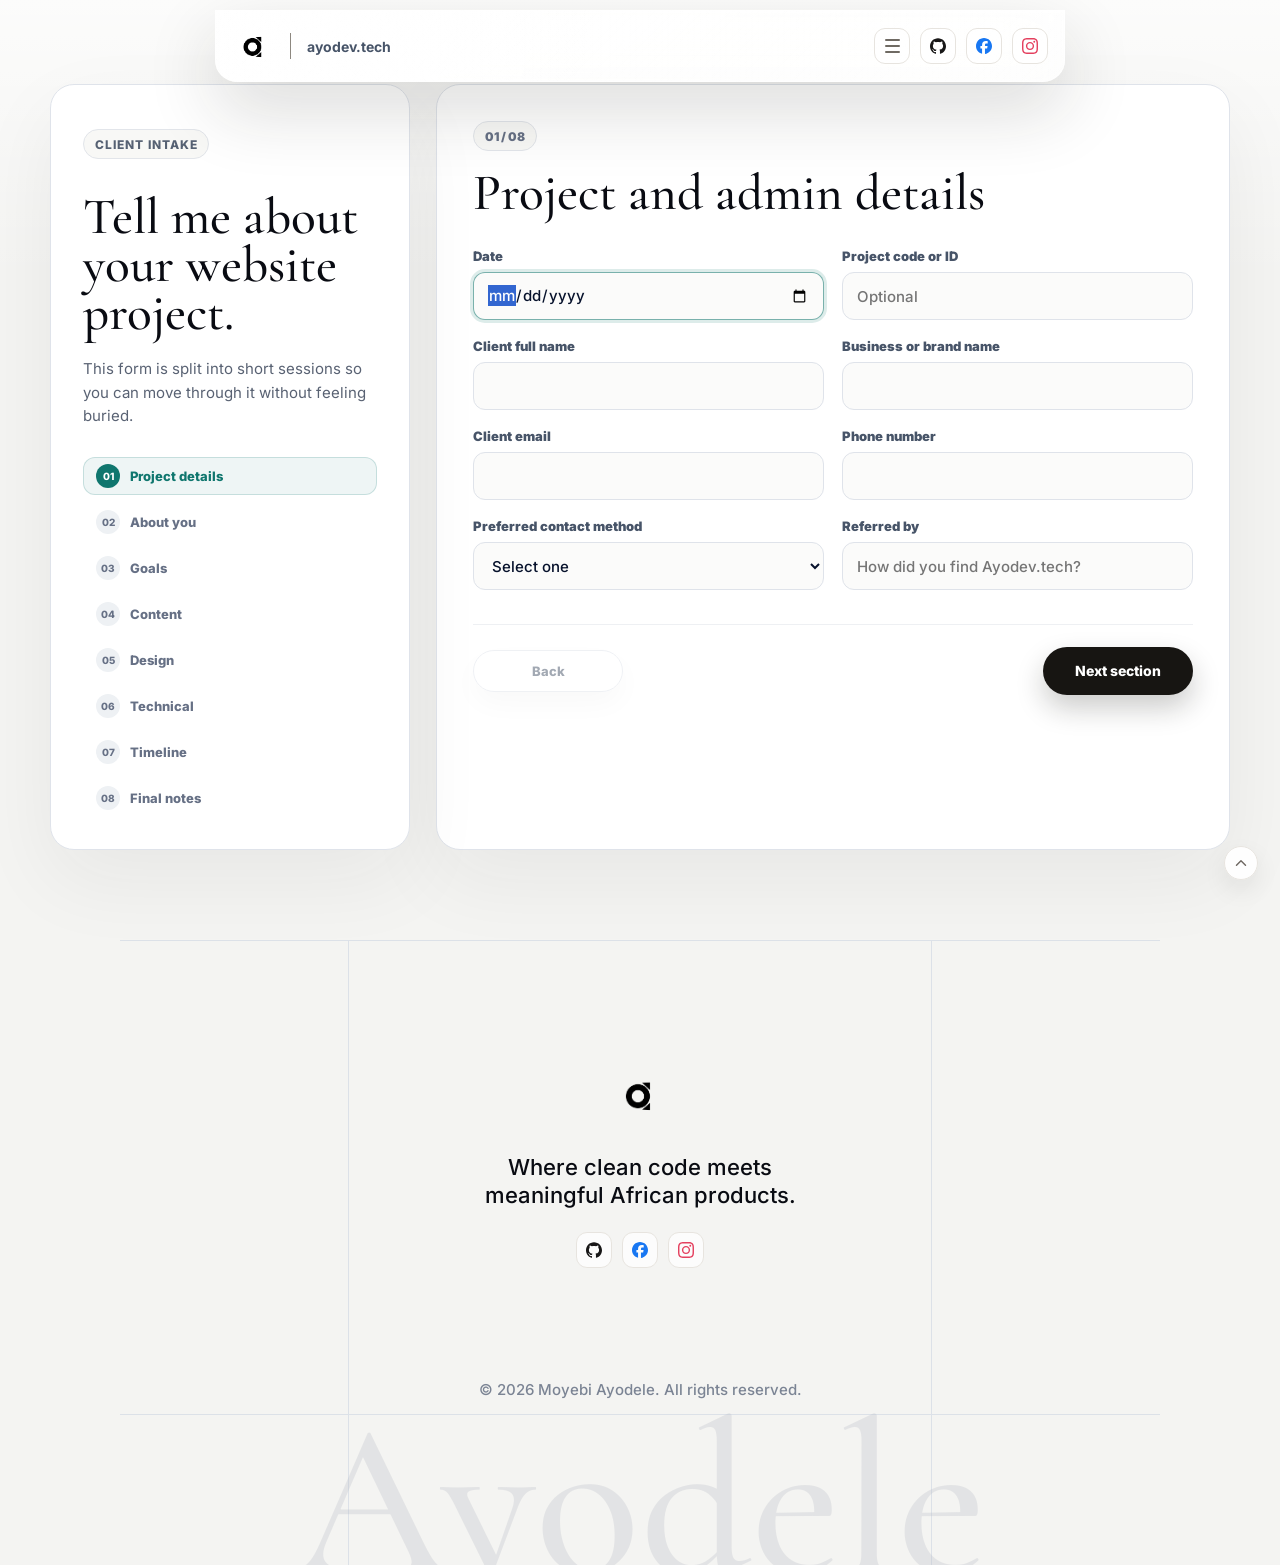
==== commit 2f68db99: "Improve SEO pages and sitewide navigation" ====
--- a/intake.html
+++ b/intake.html
@@ -3,7 +3,7 @@
   <head>
     <meta charset="utf-8" />
     <meta name="viewport" content="width=device-width, initial-scale=1" />
-    <meta name="robots" content="noindex, nofollow" />
+    <meta name="robots" content="noindex, follow" />
     <meta name="theme-color" content="#f4f4f2" />
     <link rel="icon" type="image/png" sizes="32x32" href="/assets/favicon-32.png" />
     <link rel="apple-touch-icon" sizes="180x180" href="/assets/apple-touch-icon.png" />
@@ -11,15 +11,61 @@
     <link rel="stylesheet" href="styles.css?v=intake-form" />
   </head>
   <body class="intake-page">
-    <header class="intake-header">
-      <a class="brand" href="/" aria-label="Ayodev.tech home">
-        <img src="assets/ayodele-personal-logo.png" alt="ayodev.tech logo" />
+    <header class="site-nav" aria-label="Primary navigation">
+      <a class="brand" href="/" aria-label="Ayodele home">
+        <img src="/assets/ayodele-personal-logo.png" alt="ayodev.tech logo" />
         <span>ayodev.tech</span>
       </a>
-      <a class="intake-header-link" href="/">Back to site</a>
+      <nav aria-label="Page menu shortcut"></nav>
+      <div class="nav-actions" aria-label="Social and page links">
+        <div class="nav-menu" data-nav-menu>
+          <button class="hamburger-button" type="button" aria-label="Open page menu" aria-expanded="false" aria-controls="page-menu" data-menu-toggle>
+            <span aria-hidden="true"></span>
+            <span aria-hidden="true"></span>
+            <span aria-hidden="true"></span>
+          </button>
+          <div class="page-menu" id="page-menu" hidden data-menu-panel>
+            <div>
+              <b>Main</b>
+              <a href="/">Home</a>
+              <a href="/#about">About</a>
+              <a href="/#services">Services</a>
+              <a href="/#projects">Projects</a>
+              <a href="/#showcase">Project showcase</a>
+              <a href="/#pricing">Pricing</a>
+              <a href="/#hire">Hire</a>
+            </div>
+            <div>
+              <b>Services</b>
+              <a href="/website-design-nigeria/">Website design in Nigeria</a>
+              <a href="/portfolio-website-design/">Portfolio website design</a>
+              <a href="/business-website-design/">Business website design</a>
+              <a href="/web-app-development/">Web app development</a>
+              <a href="/ai-product-development/">AI product development</a>
+            </div>
+            <div>
+              <b>Projects</b>
+              <a href="/projects/eventpass/">EventPass</a>
+              <a href="/projects/zahthic/">Zahthic Healthcare</a>
+              <a href="/projects/philsanconstruct/">Philsan Construct</a>
+            </div>
+            <div>
+              <b>Guides</b>
+              <a href="/guides/website-cost-nigeria/">Website cost in Nigeria</a>
+              <a href="/guides/portfolio-website-checklist/">Portfolio website checklist</a>
+              <a href="/guides/website-vs-web-app/">Website vs web app</a>
+              <a href="/guides/hiring-website-designer/">Hiring a website designer</a>
+              <a href="/intake.html">Project intake</a>
+            </div>
+          </div>
+        </div>
+        <a href="https://github.com/MoyebiAyo" aria-label="GitHub"><img src="/assets/logos/github.svg" alt="GitHub logo" /></a>
+        <a href="https://web.facebook.com/moyebi.ayodele/" aria-label="Facebook"><img src="/assets/logos/facebook.svg" alt="Facebook logo" /></a>
+        <a href="https://www.instagram.com/ayothedesigner_/" aria-label="Instagram"><img src="/assets/logos/instagram.svg" alt="Instagram logo" /></a>
+      </div>
     </header>
 
-    <main class="intake-shell">
+    <main id="top" class="intake-shell">
       <aside class="intake-progress" aria-label="Form progress">
         <p class="price-kicker">Client intake</p>
         <h1>Tell me about your website project.</h1>
@@ -387,6 +433,19 @@
         <p class="form-status" data-intake-status role="status" aria-live="polite"></p>
       </form>
     </main>
+
+    <footer id="footer">
+      <img src="/assets/ayodele-personal-logo.png" alt="ayodev.tech logo" />
+      <h2>Where clean code meets meaningful African products.</h2>
+      <div>
+        <a href="https://github.com/MoyebiAyo" aria-label="GitHub"><img src="/assets/logos/github.svg" alt="GitHub logo" /></a>
+        <a href="https://web.facebook.com/moyebi.ayodele/" aria-label="Facebook"><img src="/assets/logos/facebook.svg" alt="Facebook logo" /></a>
+        <a href="https://www.instagram.com/ayothedesigner_/" aria-label="Instagram"><img src="/assets/logos/instagram.svg" alt="Instagram logo" /></a>
+      </div>
+      <p>© 2026 Moyebi Ayodele. All rights reserved.</p>
+      <strong aria-hidden="true">Ayodele</strong>
+      <a class="to-top" href="#top" aria-label="Back to top"><svg class="icon" aria-hidden="true" viewBox="0 0 24 24"><path d="m6 15 6-6 6 6" /></svg></a>
+    </footer>
 
     <script>
       (() => {
@@ -499,5 +558,7 @@
         setStep(0);
       })();
     </script>
+
+<script src="/assets/site-menu.js"></script>
   </body>
 </html>
--- a/styles.css
+++ b/styles.css
@@ -1,3 +1,83 @@
+@font-face {
+  font-family: "Cormorant Garamond";
+  src: url("assets/fonts/cormorant-garamond-400.ttf") format("truetype");
+  font-weight: 400;
+  font-style: normal;
+  font-display: swap;
+}
+
+@font-face {
+  font-family: "Cormorant Garamond";
+  src: url("assets/fonts/cormorant-garamond-500.ttf") format("truetype");
+  font-weight: 500;
+  font-style: normal;
+  font-display: swap;
+}
+
+@font-face {
+  font-family: "Cormorant Garamond";
+  src: url("assets/fonts/cormorant-garamond-600.ttf") format("truetype");
+  font-weight: 600;
+  font-style: normal;
+  font-display: swap;
+}
+
+@font-face {
+  font-family: "Cormorant Garamond";
+  src: url("assets/fonts/cormorant-garamond-700.ttf") format("truetype");
+  font-weight: 700;
+  font-style: normal;
+  font-display: swap;
+}
+
+@font-face {
+  font-family: "Inter";
+  src: url("assets/fonts/inter-400.ttf") format("truetype");
+  font-weight: 400;
+  font-style: normal;
+  font-display: swap;
+}
+
+@font-face {
+  font-family: "Inter";
+  src: url("assets/fonts/inter-500.ttf") format("truetype");
+  font-weight: 500;
+  font-style: normal;
+  font-display: swap;
+}
+
+@font-face {
+  font-family: "Inter";
+  src: url("assets/fonts/inter-600.ttf") format("truetype");
+  font-weight: 600;
+  font-style: normal;
+  font-display: swap;
+}
+
+@font-face {
+  font-family: "Inter";
+  src: url("assets/fonts/inter-700.ttf") format("truetype");
+  font-weight: 700;
+  font-style: normal;
+  font-display: swap;
+}
+
+@font-face {
+  font-family: "Inter";
+  src: url("assets/fonts/inter-800.ttf") format("truetype");
+  font-weight: 800;
+  font-style: normal;
+  font-display: swap;
+}
+
+@font-face {
+  font-family: "Inter";
+  src: url("assets/fonts/inter-900.ttf") format("truetype");
+  font-weight: 900;
+  font-style: normal;
+  font-display: swap;
+}
+
 :root {
   --bg: #f4f4f2;
   --card: #ffffff;
@@ -6,8 +86,8 @@
   --soft: #dfddd8;
   --line: #e7e4df;
   --shadow: 0 22px 60px rgba(32, 30, 27, 0.06);
-  --serif: Georgia, "Times New Roman", serif;
-  --sans: Inter, ui-sans-serif, system-ui, -apple-system, BlinkMacSystemFont, "Segoe UI", sans-serif;
+  --serif: "Cormorant Garamond", Georgia, "Times New Roman", serif;
+  --sans: "Inter", ui-sans-serif, system-ui, -apple-system, BlinkMacSystemFont, "Segoe UI", sans-serif;
 }
 
 * {
@@ -59,7 +139,7 @@
   display: flex;
   align-items: center;
   justify-content: space-between;
-  width: min(770px, calc(100% - 28px));
+  width: min(850px, calc(100% - 28px));
   height: 72px;
   margin: 0 auto;
   padding: 14px 16px 14px 18px;
@@ -75,7 +155,7 @@
   backdrop-filter: blur(26px) saturate(170%) contrast(1.04);
   -webkit-backdrop-filter: blur(26px) saturate(170%) contrast(1.04);
   isolation: isolate;
-  overflow: hidden;
+  overflow: visible;
 }
 
 .site-nav::before {
@@ -137,10 +217,10 @@
 }
 
 .site-nav nav {
-  gap: 20px;
+  flex: 1;
   color: #475468;
   font-size: 14px;
-  font-weight: 520;
+  font-weight: 700;
 }
 
 .site-nav nav span {
@@ -148,13 +228,15 @@
 }
 
 .nav-actions {
+  position: relative;
   justify-content: flex-end;
   gap: 10px;
-  min-width: 184px;
+  min-width: 224px;
 }
 
 .nav-actions a,
-footer div a {
+footer div a,
+.hamburger-button {
   display: grid;
   place-items: center;
   width: 36px;
@@ -167,6 +249,101 @@
   background: rgba(255, 255, 255, 0.72);
   backdrop-filter: blur(12px);
   -webkit-backdrop-filter: blur(12px);
+}
+
+.nav-menu {
+  position: relative;
+}
+
+.hamburger-button {
+  display: flex;
+  flex-direction: column;
+  align-items: center;
+  justify-content: center;
+  gap: 4px;
+  padding: 0;
+  cursor: pointer;
+}
+
+.hamburger-button span {
+  display: block;
+  width: 15px;
+  height: 2px;
+  border-radius: 999px;
+  background: currentColor;
+  transition:
+    opacity 180ms ease,
+    transform 180ms ease;
+}
+
+.nav-menu.is-open .hamburger-button span:nth-child(1) {
+  transform: translateY(6px) rotate(45deg);
+}
+
+.nav-menu.is-open .hamburger-button span:nth-child(2) {
+  opacity: 0;
+}
+
+.nav-menu.is-open .hamburger-button span:nth-child(3) {
+  transform: translateY(-6px) rotate(-45deg);
+}
+
+.page-menu {
+  position: absolute;
+  top: calc(100% + 14px);
+  right: 0;
+  z-index: 50;
+  display: grid;
+  grid-template-columns: repeat(2, minmax(190px, 1fr));
+  gap: 18px;
+  width: min(520px, calc(100vw - 28px));
+  padding: 20px;
+  border: 1px solid rgba(255, 255, 255, 0.74);
+  border-radius: 18px;
+  background:
+    linear-gradient(135deg, rgba(255, 255, 255, 0.96), rgba(255, 255, 255, 0.78)),
+    rgba(255, 255, 255, 0.9);
+  box-shadow: 0 28px 70px rgba(32, 30, 27, 0.18);
+  backdrop-filter: blur(24px) saturate(160%);
+  -webkit-backdrop-filter: blur(24px) saturate(160%);
+  text-align: left;
+}
+
+.page-menu div {
+  display: grid;
+  gap: 8px;
+  align-content: start;
+}
+
+.page-menu b {
+  margin-bottom: 4px;
+  color: #292622;
+  font-size: 12px;
+  font-weight: 900;
+}
+
+.page-menu a {
+  display: block;
+  width: auto;
+  height: auto;
+  min-width: 0;
+  padding: 9px 10px;
+  border: 0;
+  border-radius: 10px;
+  background: transparent;
+  backdrop-filter: none;
+  -webkit-backdrop-filter: none;
+  color: #475468;
+  font-size: 13px;
+  font-weight: 750;
+  line-height: 1.2;
+}
+
+.page-menu a:hover,
+.page-menu a:focus-visible {
+  background: rgba(15, 118, 110, 0.1);
+  color: #0f766e;
+  outline: none;
 }
 
 .nav-actions img,
@@ -259,7 +436,8 @@
 
 .trust-pill:focus-visible,
 .testimonial-close:focus-visible,
-.testimonial-avatar-rail button:focus-visible {
+.testimonial-avatar-rail button:focus-visible,
+.testimonial-controls button:focus-visible {
   outline: 3px solid rgba(15, 118, 110, 0.35);
   outline-offset: 3px;
 }
@@ -391,15 +569,23 @@
   display: flex;
   align-items: center;
   gap: 9px;
+  max-width: 100%;
+  overflow-x: auto;
   padding: 6px 10px 6px 6px;
   border: 1px solid rgba(255, 255, 255, 0.68);
   border-radius: 999px;
   background: rgba(255, 255, 255, 0.46);
   box-shadow: inset 0 1px 0 rgba(255, 255, 255, 0.72);
+  scrollbar-width: none;
+}
+
+.testimonial-avatar-rail::-webkit-scrollbar {
+  display: none;
 }
 
 .testimonial-avatar-rail button,
-.testimonial-close {
+.testimonial-close,
+.testimonial-controls button {
   border: 0;
   cursor: pointer;
   font: inherit;
@@ -407,6 +593,7 @@
 
 .testimonial-avatar-rail button {
   position: relative;
+  flex: 0 0 auto;
   width: 50px;
   height: 50px;
   padding: 0;
@@ -462,10 +649,38 @@
   transform: rotate(6deg) scale(1.04);
 }
 
+.testimonial-controls {
+  display: flex;
+  justify-content: flex-end;
+  gap: 8px;
+  margin: -8px 0 14px;
+}
+
+.testimonial-controls button {
+  display: grid;
+  place-items: center;
+  width: 34px;
+  height: 34px;
+  border-radius: 50%;
+  background: rgba(32, 32, 32, 0.08);
+  color: #292622;
+  transition:
+    background 180ms ease,
+    transform 180ms ease;
+}
+
+.testimonial-controls button:hover {
+  background: rgba(15, 118, 110, 0.12);
+  color: #0f766e;
+  transform: translateY(-1px);
+}
+
 .testimonial-stage {
   position: relative;
+  height: var(--testimonial-stage-height, 350px);
   min-height: 350px;
   text-align: left;
+  transition: height 260ms ease;
 }
 
 .testimonial-stage article {
@@ -473,6 +688,7 @@
   inset: 0;
   padding: 6px 4px 18px;
   opacity: 0;
+  overflow: visible;
   pointer-events: none;
   transform: translateY(18px) scale(0.98);
   transition:
@@ -738,6 +954,140 @@
   min-width: 0;
 }
 
+.seo-services,
+.article-links,
+.faq-section {
+  margin-top: 96px;
+}
+
+.service-intro {
+  max-width: 680px;
+  margin: 0 auto 30px;
+}
+
+.service-grid {
+  display: grid;
+  grid-template-columns: repeat(6, 1fr);
+  gap: 14px;
+  text-align: left;
+}
+
+.service-tile {
+  grid-column: span 2;
+  min-height: 220px;
+  padding: 24px;
+  border: 1px solid rgba(39, 37, 35, 0.1);
+  border-radius: 16px;
+  background:
+    linear-gradient(180deg, rgba(255, 255, 255, 0.9), rgba(255, 255, 255, 0.58)),
+    #fff;
+  color: var(--ink);
+  box-shadow: 0 10px 24px rgba(32, 30, 27, 0.05);
+  transition:
+    border-color 180ms ease,
+    box-shadow 180ms ease,
+    transform 180ms ease;
+}
+
+.service-tile:nth-child(4),
+.service-tile:nth-child(5) {
+  grid-column: span 3;
+}
+
+.service-tile:hover {
+  border-color: rgba(15, 118, 110, 0.32);
+  box-shadow: 0 18px 36px rgba(32, 30, 27, 0.08);
+  transform: translateY(-3px);
+}
+
+.service-tile b {
+  display: block;
+  max-width: 260px;
+  font-family: var(--serif);
+  font-size: 30px;
+  font-weight: 500;
+  line-height: 1.02;
+}
+
+.service-tile p {
+  margin: 18px 0 0;
+  color: #5f5a54;
+  line-height: 1.6;
+}
+
+.service-tile span,
+.article-grid a::after {
+  display: inline-flex;
+  margin-top: 22px;
+  color: #0f766e;
+  font-weight: 800;
+}
+
+.article-grid {
+  display: grid;
+  grid-template-columns: repeat(2, minmax(0, 1fr));
+  gap: 12px;
+  margin-top: 26px;
+  text-align: left;
+}
+
+.article-grid a {
+  min-height: 112px;
+  padding: 20px;
+  border: 1px solid rgba(39, 37, 35, 0.1);
+  border-radius: 14px;
+  background: rgba(255, 255, 255, 0.7);
+  color: #292622;
+  font-family: var(--serif);
+  font-size: 25px;
+  line-height: 1.1;
+  transition:
+    border-color 180ms ease,
+    transform 180ms ease;
+}
+
+.article-grid a::after {
+  content: "Read guide";
+  display: block;
+  margin-top: 14px;
+  font-family: var(--sans);
+  font-size: 13px;
+}
+
+.article-grid a:hover {
+  border-color: rgba(15, 118, 110, 0.32);
+  transform: translateY(-2px);
+}
+
+.faq-list {
+  display: grid;
+  gap: 10px;
+  margin-top: 28px;
+  text-align: left;
+}
+
+.faq-list details {
+  border: 1px solid rgba(39, 37, 35, 0.1);
+  border-radius: 14px;
+  background: rgba(255, 255, 255, 0.68);
+  overflow: hidden;
+}
+
+.faq-list summary {
+  cursor: pointer;
+  padding: 18px 20px;
+  color: #292622;
+  font-weight: 800;
+  list-style-position: inside;
+}
+
+.faq-list p {
+  margin: 0;
+  padding: 0 20px 20px;
+  color: #5f5a54;
+  line-height: 1.65;
+}
+
 .hero-points article::before {
   content: "";
   position: absolute;
@@ -1469,6 +1819,44 @@
   overflow: hidden;
 }
 
+.floating-showcase {
+  position: relative;
+  width: min(760px, 100%);
+  margin: 50px auto 0;
+  border: 0;
+  border-radius: 0;
+  background: transparent;
+  box-shadow: none;
+  overflow: visible;
+}
+
+.floating-showcase::before,
+.floating-showcase::after {
+  content: "";
+  position: absolute;
+  left: 50%;
+  z-index: 0;
+  width: min(470px, 78%);
+  height: 86%;
+  border: 1px solid rgba(255, 255, 255, 0.16);
+  border-radius: 32px;
+  background: #07131b;
+  box-shadow: 0 26px 70px rgba(7, 19, 27, 0.14);
+  pointer-events: none;
+}
+
+.floating-showcase::before {
+  top: 18px;
+  opacity: 0.22;
+  transform: translateX(calc(-50% - 42px)) rotate(-5deg) scale(0.94);
+}
+
+.floating-showcase::after {
+  top: 10px;
+  opacity: 0.32;
+  transform: translateX(calc(-50% + 42px)) rotate(5deg) scale(0.96);
+}
+
 .showcase-tabs {
   display: flex;
   align-items: center;
@@ -1540,6 +1928,13 @@
   min-height: 560px;
   padding: 52px 74px 72px;
   overflow: hidden;
+}
+
+.floating-showcase .showcase-preview {
+  z-index: 1;
+  min-height: 560px;
+  padding: 18px 96px 58px;
+  overflow: visible;
 }
 
 .project-track {
@@ -1567,6 +1962,102 @@
   will-change: transform, opacity;
 }
 
+.floating-showcase .project-slide {
+  top: 50%;
+  width: min(100%, 430px);
+  min-height: 500px;
+  padding: 24px;
+  border-radius: 34px;
+  background:
+    linear-gradient(180deg, rgba(255, 255, 255, 0.06), rgba(255, 255, 255, 0)),
+    #06131b;
+  color: #fff;
+  box-shadow:
+    0 34px 72px rgba(7, 19, 27, 0.26),
+    inset 0 1px 0 rgba(255, 255, 255, 0.1);
+}
+
+.floating-showcase .project-slide img {
+  height: auto;
+  max-height: 236px;
+  aspect-ratio: 16 / 11;
+  border: 0;
+  border-radius: 20px;
+  object-fit: cover;
+  background: #fff;
+  box-shadow: none;
+}
+
+.floating-showcase .project-card-details {
+  display: block;
+  margin-top: 20px;
+  color: #fff;
+}
+
+.floating-showcase .project-card-details strong {
+  display: block;
+  color: #fff;
+  font-size: 24px;
+  line-height: 1.1;
+}
+
+.floating-showcase .project-card-details p {
+  margin: 10px 0 0;
+  color: rgba(255, 255, 255, 0.72);
+  font-size: 14px;
+  line-height: 1.55;
+}
+
+.floating-showcase .project-card-details ul {
+  display: flex;
+  flex-wrap: wrap;
+  gap: 9px;
+  margin: 18px 0 0;
+  padding: 0;
+  list-style: none;
+}
+
+.floating-showcase .project-card-details li {
+  padding: 10px 12px;
+  border-radius: 9px;
+  background: rgba(255, 255, 255, 0.1);
+  color: rgba(255, 255, 255, 0.86);
+  font-size: 13px;
+  font-weight: 800;
+}
+
+.floating-showcase .project-card-details a {
+  display: flex;
+  align-items: center;
+  justify-content: center;
+  min-height: 46px;
+  margin-top: 22px;
+  border-radius: 13px;
+  background: linear-gradient(180deg, #19a79b, #0f766e);
+  color: #fff;
+  font-size: 14px;
+  font-weight: 900;
+  text-decoration: none;
+  box-shadow: 0 14px 28px rgba(15, 118, 110, 0.28);
+}
+
+.floating-showcase .project-slide.next {
+  opacity: 0.54;
+  filter: saturate(0.78);
+  transform: translate(calc(-50% + 58px), calc(-50% - 8px)) scale(0.91) rotate(5deg);
+}
+
+.floating-showcase .project-slide.prev {
+  opacity: 0.42;
+  filter: saturate(0.72);
+  transform: translate(calc(-50% - 58px), calc(-50% + 8px)) scale(0.89) rotate(-5deg);
+}
+
+.floating-showcase .project-slide.hidden {
+  opacity: 0;
+  transform: translate(calc(-50% + 92px), calc(-50% - 8px)) scale(0.82);
+}
+
 .project-slide.active {
   z-index: 4;
   opacity: 1;
@@ -1724,29 +2215,71 @@
 .pricing-grid {
   display: grid;
   grid-template-columns: repeat(3, minmax(0, 1fr));
-  gap: 18px;
+  align-items: stretch;
+  gap: 14px;
   margin-top: 48px;
   text-align: left;
 }
 
 .price-card {
+  position: relative;
+  isolation: isolate;
+  overflow: hidden;
   display: flex;
   flex-direction: column;
-  min-height: 560px;
-  padding: 30px;
-  border: 1px solid #dfe3ea;
-  border-radius: 18px;
-  background: #fff;
-  box-shadow: 0 24px 68px rgba(32, 30, 27, 0.055);
+  min-height: 590px;
+  padding: 24px;
+  border: 1px solid #d8dde6;
+  border-radius: 8px;
+  background:
+    linear-gradient(180deg, rgba(255, 255, 255, 0.94), rgba(255, 255, 255, 0.78)),
+    #fff;
+  box-shadow: 0 18px 54px rgba(32, 30, 27, 0.06);
+}
+
+.price-card::before {
+  content: "";
+  position: absolute;
+  inset: 0 0 auto;
+  z-index: -1;
+  height: 7px;
+  background: #d8dde6;
+}
+
+.price-card::after {
+  content: "";
+  position: absolute;
+  inset: 7px 0 auto;
+  z-index: -1;
+  height: 160px;
+  background: linear-gradient(180deg, rgba(15, 118, 110, 0.055), transparent);
+  opacity: 0;
 }
 
 .price-card.featured {
-  border-color: rgba(15, 118, 110, 0.28);
+  border-color: rgba(15, 118, 110, 0.42);
   background:
-    linear-gradient(180deg, rgba(15, 118, 110, 0.08), rgba(255, 255, 255, 0) 34%),
+    linear-gradient(180deg, rgba(15, 118, 110, 0.09), rgba(255, 255, 255, 0) 42%),
     #fff;
-  box-shadow: 0 30px 82px rgba(15, 118, 110, 0.13);
-  transform: translateY(-10px);
+  box-shadow:
+    0 0 0 1px rgba(15, 118, 110, 0.09),
+    0 30px 82px rgba(15, 118, 110, 0.16);
+  transform: translateY(-12px);
+}
+
+.price-card.featured::before {
+  background: #0f766e;
+}
+
+.price-card.featured::after {
+  opacity: 1;
+}
+
+.price-card-head {
+  display: flex;
+  align-items: center;
+  justify-content: space-between;
+  gap: 12px;
 }
 
 .price-kicker {
@@ -1765,8 +2298,22 @@
   letter-spacing: 0.08em;
 }
 
+.price-note {
+  color: #7a8495;
+  font-size: 12px;
+  font-weight: 750;
+  white-space: nowrap;
+}
+
+.price-card.featured .price-note {
+  color: #0f766e;
+}
+
 .price-card h3 {
-  margin: 26px 0 14px;
+  display: flex;
+  align-items: flex-end;
+  gap: 10px;
+  margin: 30px 0 16px;
   color: #090b12;
   font-family: var(--serif);
   font-size: clamp(48px, 5vw, 68px);
@@ -1774,8 +2321,18 @@
   line-height: 0.92;
 }
 
+.price-card h3::after {
+  content: "NGN";
+  margin-bottom: 7px;
+  color: #7a8495;
+  font-family: var(--sans);
+  font-size: 11px;
+  font-weight: 850;
+  letter-spacing: 0.12em;
+}
+
 .price-card p {
-  min-height: 72px;
+  min-height: 96px;
   margin: 0;
   color: #07122c;
   font-size: 16px;
@@ -1784,15 +2341,18 @@
 
 .price-card ul {
   display: grid;
-  gap: 13px;
-  margin: 28px 0 0;
+  gap: 0;
+  margin: 24px 0 30px;
   padding: 0;
   list-style: none;
+  border-top: 1px solid rgba(216, 221, 230, 0.82);
 }
 
 .price-card li {
   position: relative;
-  padding-left: 24px;
+  min-height: 46px;
+  padding: 13px 0 13px 28px;
+  border-bottom: 1px solid rgba(216, 221, 230, 0.82);
   color: #596273;
   font-size: 14px;
   line-height: 1.48;
@@ -1801,13 +2361,27 @@
 .price-card li::before {
   content: "";
   position: absolute;
-  top: 8px;
+  top: 17px;
   left: 0;
-  width: 9px;
-  height: 9px;
+  width: 16px;
+  height: 16px;
   border-radius: 50%;
   background: #0f766e;
-  box-shadow: 0 0 0 4px rgba(15, 118, 110, 0.1);
+  box-shadow:
+    0 0 0 3px rgba(15, 118, 110, 0.1),
+    inset 0 0 0 1px rgba(255, 255, 255, 0.24);
+}
+
+.price-card li::after {
+  content: "";
+  position: absolute;
+  top: 22px;
+  left: 5px;
+  width: 6px;
+  height: 3px;
+  border-bottom: 2px solid #fff;
+  border-left: 2px solid #fff;
+  transform: rotate(-45deg);
 }
 
 .package-cta,
@@ -2306,6 +2880,170 @@
   transform: translateY(-2px);
 }
 
+.seo-page {
+  background:
+    radial-gradient(circle at 12% 6%, rgba(15, 118, 110, 0.08), transparent 32%),
+    var(--bg);
+}
+
+.page-shell {
+  width: min(1080px, calc(100% - 32px));
+  margin: 0 auto;
+}
+
+.page-hero {
+  display: grid;
+  grid-template-columns: minmax(0, 1.2fr) minmax(280px, 0.8fr);
+  gap: 38px;
+  align-items: center;
+  padding: 62px 0 48px;
+}
+
+.page-hero h1 {
+  max-width: 760px;
+  margin: 0;
+  font-size: clamp(46px, 5.8vw, 76px);
+  line-height: 0.96;
+}
+
+.page-hero p {
+  max-width: 610px;
+  color: #5f5a54;
+  font-size: 17px;
+  line-height: 1.58;
+}
+
+.page-panel {
+  justify-self: end;
+  width: min(100%, 414px);
+  padding: 24px;
+  border: 1px solid rgba(39, 37, 35, 0.1);
+  border-radius: 16px;
+  background: rgba(255, 255, 255, 0.74);
+  box-shadow: 0 18px 44px rgba(32, 30, 27, 0.06);
+}
+
+.page-panel b {
+  display: block;
+  margin-bottom: 12px;
+  color: #292622;
+  font-size: 14px;
+}
+
+.page-panel ul,
+.content-block ul {
+  margin: 0;
+  padding-left: 18px;
+  color: #5f5a54;
+  line-height: 1.75;
+}
+
+.page-actions {
+  display: flex;
+  flex-wrap: wrap;
+  gap: 10px;
+  align-items: center;
+  margin-top: 26px;
+}
+
+.page-actions .cta {
+  min-height: 56px;
+  margin-top: 0;
+}
+
+.secondary-cta {
+  display: inline-flex;
+  align-items: center;
+  justify-content: center;
+  min-height: 58px;
+  padding: 0 22px;
+  border: 1px solid rgba(39, 37, 35, 0.16);
+  border-radius: 999px;
+  background: rgba(255, 255, 255, 0.54);
+  color: #292622;
+  box-shadow:
+    inset 0 1px 0 rgba(255, 255, 255, 0.84),
+    0 12px 24px rgba(32, 30, 27, 0.05);
+  font-size: 15px;
+  font-weight: 800;
+  line-height: 1;
+  text-decoration: none;
+  transition:
+    border-color 180ms ease,
+    box-shadow 180ms ease,
+    transform 180ms ease;
+  white-space: nowrap;
+}
+
+.secondary-cta:hover {
+  border-color: rgba(15, 118, 110, 0.32);
+  box-shadow:
+    inset 0 1px 0 rgba(255, 255, 255, 0.92),
+    0 16px 30px rgba(32, 30, 27, 0.08);
+  transform: translateY(-2px);
+}
+
+.content-band {
+  padding: 52px 0;
+  border-top: 1px solid rgba(39, 37, 35, 0.08);
+}
+
+.content-band h2 {
+  max-width: 780px;
+  margin: 0 0 18px;
+  font-size: clamp(34px, 4vw, 56px);
+  line-height: 1;
+}
+
+.content-band > p,
+.content-block p {
+  max-width: 720px;
+  color: #5f5a54;
+  line-height: 1.7;
+}
+
+.content-grid {
+  display: grid;
+  grid-template-columns: repeat(3, minmax(0, 1fr));
+  gap: 14px;
+  margin-top: 26px;
+}
+
+.content-block {
+  padding: 22px;
+  border: 1px solid rgba(39, 37, 35, 0.1);
+  border-radius: 14px;
+  background: rgba(255, 255, 255, 0.68);
+}
+
+.content-block h3 {
+  margin: 0 0 12px;
+  color: #292622;
+  font-size: 20px;
+}
+
+.case-image {
+  width: 100%;
+  height: auto;
+  margin-top: 28px;
+  border: 1px solid rgba(39, 37, 35, 0.1);
+  border-radius: 16px;
+  background: #fff;
+  box-shadow: 0 18px 44px rgba(32, 30, 27, 0.08);
+}
+
+.seo-footer-links {
+  display: flex;
+  flex-wrap: wrap;
+  gap: 12px;
+  margin-top: 18px;
+}
+
+.seo-footer-links a {
+  color: #0f766e;
+  font-weight: 800;
+}
+
 @media (max-width: 760px) {
   body {
     background: var(--bg);
@@ -2349,10 +3087,30 @@
     min-width: auto;
   }
 
-  .nav-actions a {
+  .nav-actions a,
+  .hamburger-button {
     width: 32px;
     height: 32px;
     border-radius: 9px;
+  }
+
+  .page-menu {
+    position: fixed;
+    top: 68px;
+    right: 12px;
+    left: 12px;
+    grid-template-columns: 1fr;
+    gap: 14px;
+    width: auto;
+    max-height: min(620px, calc(100dvh - 88px));
+    padding: 16px;
+    overflow-y: auto;
+    border-radius: 16px;
+  }
+
+  .page-menu a {
+    padding: 8px 9px;
+    font-size: 12px;
   }
 
   .nav-actions img {
@@ -2502,6 +3260,103 @@
     line-height: 1.35;
   }
 
+  .seo-services,
+  .article-links,
+  .faq-section {
+    width: calc(100% - 28px);
+    margin-top: 54px;
+  }
+
+  .service-grid,
+  .article-grid {
+    grid-template-columns: 1fr;
+  }
+
+  .service-tile,
+  .service-tile:nth-child(4),
+  .service-tile:nth-child(5) {
+    grid-column: auto;
+    min-height: auto;
+    padding: 20px;
+    border-radius: 14px;
+  }
+
+  .service-tile b {
+    max-width: none;
+    font-size: 24px;
+  }
+
+  .service-tile p {
+    margin-top: 12px;
+    font-size: 13px;
+  }
+
+  .article-grid a {
+    min-height: auto;
+    font-size: 21px;
+  }
+
+  .faq-list summary {
+    padding: 16px;
+  }
+
+  .faq-list p {
+    padding: 0 16px 16px;
+    font-size: 13px;
+  }
+
+  .page-shell {
+    width: calc(100% - 28px);
+  }
+
+  .page-hero {
+    grid-template-columns: 1fr;
+    gap: 20px;
+    padding: 38px 0 34px;
+  }
+
+  .page-hero h1 {
+    font-size: clamp(38px, 11vw, 50px);
+  }
+
+  .page-hero p {
+    font-size: 15px;
+    line-height: 1.56;
+  }
+
+  .page-panel {
+    justify-self: stretch;
+    width: 100%;
+  }
+
+  .page-actions {
+    gap: 10px;
+    margin-top: 22px;
+  }
+
+  .page-actions .cta {
+    min-height: 58px;
+    margin-top: 0;
+  }
+
+  .secondary-cta {
+    min-height: 58px;
+    padding: 0 20px;
+    font-size: 14px;
+  }
+
+  .content-band {
+    padding: 38px 0;
+  }
+
+  .content-band h2 {
+    font-size: clamp(30px, 9vw, 42px);
+  }
+
+  .content-grid {
+    grid-template-columns: 1fr;
+  }
+
   .section-label {
     width: calc(100% - 28px);
     margin-bottom: 30px;
@@ -2819,6 +3674,28 @@
     border-radius: 18px;
   }
 
+  .floating-showcase {
+    width: 100%;
+    margin-top: 34px;
+  }
+
+  .floating-showcase::before,
+  .floating-showcase::after {
+    width: 78%;
+    height: 84%;
+    border-radius: 28px;
+  }
+
+  .floating-showcase::before {
+    top: 18px;
+    transform: translateX(calc(-50% - 22px)) rotate(-4deg) scale(0.94);
+  }
+
+  .floating-showcase::after {
+    top: 10px;
+    transform: translateX(calc(-50% + 22px)) rotate(4deg) scale(0.96);
+  }
+
   .showcase-tabs {
     gap: 16px;
     height: 44px;
@@ -2841,12 +3718,69 @@
     padding: 28px 18px 54px;
   }
 
+  .floating-showcase .showcase-preview {
+    min-height: 500px;
+    padding: 14px 34px 54px;
+  }
+
   .project-track {
     min-height: 308px;
   }
 
   .project-slide {
     width: calc(100% - 18px);
+  }
+
+  .floating-showcase .project-slide {
+    width: min(100%, 286px);
+    min-height: 438px;
+    padding: 18px;
+    border-radius: 28px;
+  }
+
+  .floating-showcase .project-slide img {
+    max-height: 176px;
+    aspect-ratio: 16 / 11;
+    border-radius: 16px;
+  }
+
+  .floating-showcase .project-card-details {
+    margin-top: 16px;
+  }
+
+  .floating-showcase .project-card-details strong {
+    font-size: 20px;
+  }
+
+  .floating-showcase .project-card-details p {
+    font-size: 12px;
+  }
+
+  .floating-showcase .project-card-details ul {
+    gap: 7px;
+    margin-top: 14px;
+  }
+
+  .floating-showcase .project-card-details li {
+    padding: 8px 9px;
+    font-size: 11px;
+  }
+
+  .floating-showcase .project-card-details a {
+    min-height: 42px;
+    margin-top: 18px;
+    border-radius: 11px;
+    font-size: 12px;
+  }
+
+  .floating-showcase .project-slide.next {
+    opacity: 0.42;
+    transform: translate(calc(-50% + 26px), calc(-50% - 8px)) scale(0.9) rotate(4deg);
+  }
+
+  .floating-showcase .project-slide.prev {
+    opacity: 0.3;
+    transform: translate(calc(-50% - 22px), calc(-50% + 8px)) scale(0.88) rotate(-4deg);
   }
 
   .project-slide.next {
@@ -2925,7 +3859,7 @@
   .price-card.featured {
     min-height: auto;
     padding: 24px 20px;
-    border-radius: 14px;
+    border-radius: 8px;
     transform: none;
   }
 
@@ -3129,6 +4063,12 @@
     height: 30px;
   }
 
+  .page-menu a {
+    display: block;
+    width: auto;
+    height: auto;
+  }
+
   .nav-actions img {
     width: 14px;
     height: 14px;
